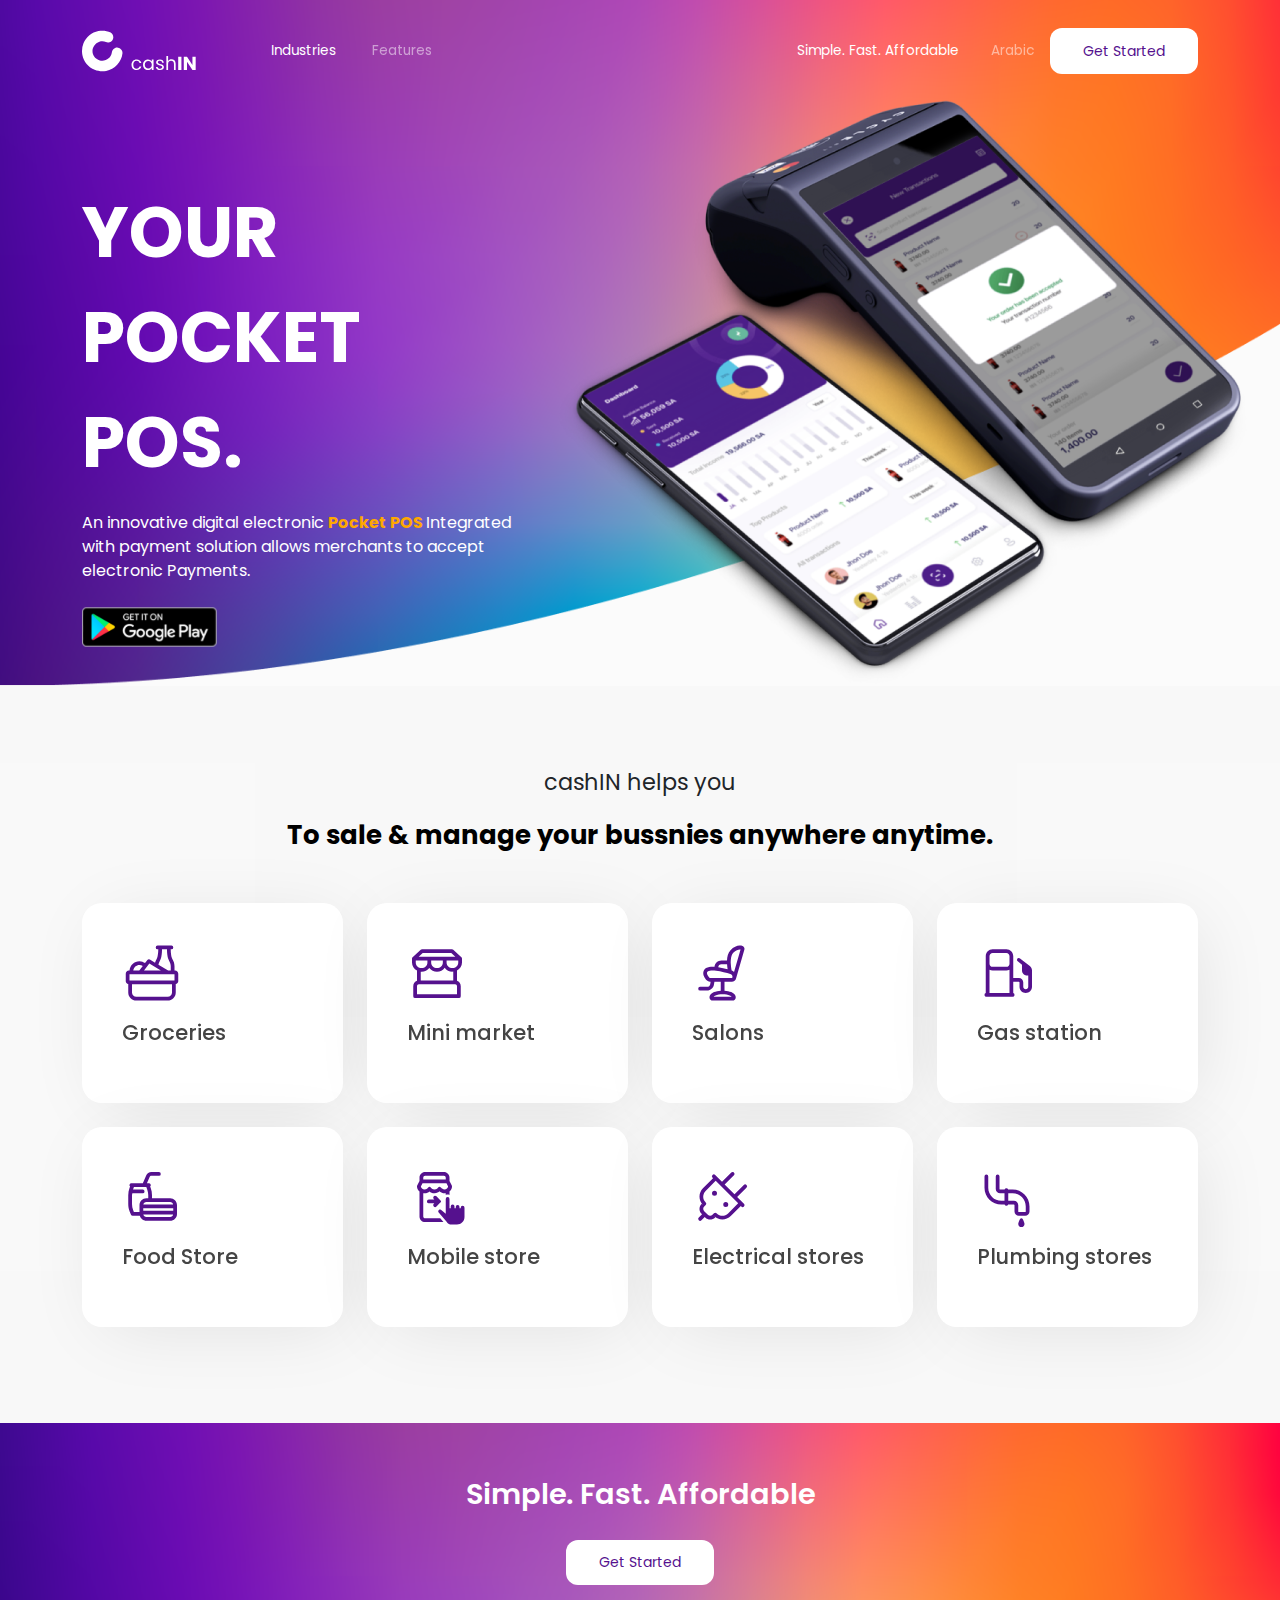
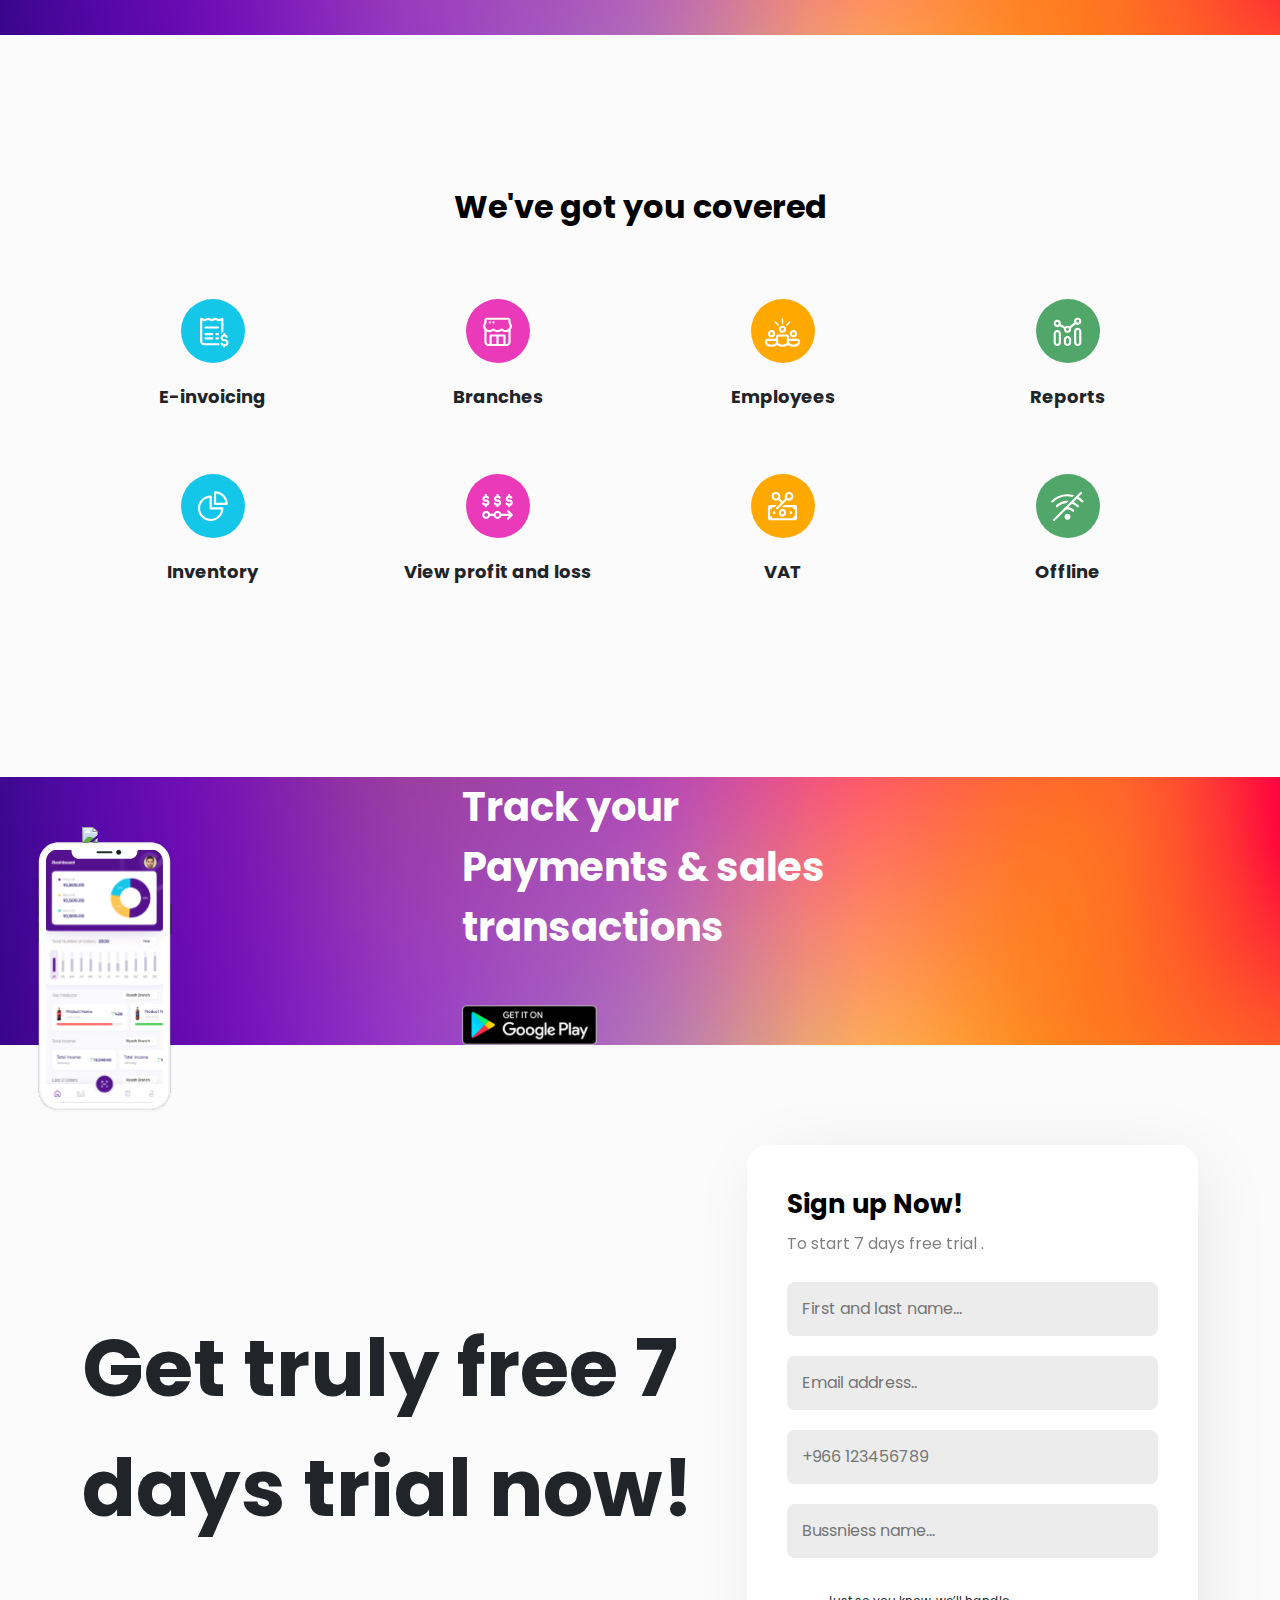
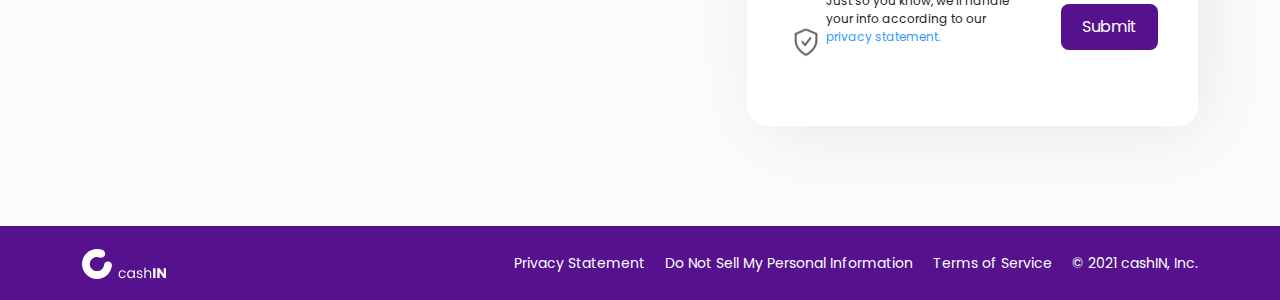
==== index.html @ b3aafed7 "changes #3" ====
<!doctype html>
<html lang="en">

<head>
  <meta charset="utf-8">
  <meta name="viewport" content="width=device-width, initial-scale=1">
  <link rel="stylesheet" href="css/bootstrap.min.css">
  <link href="css/style.css" rel="stylesheet" />
  <title>Cashin</title>
</head>

<body style="background-color: rgb(245 245 245 / 40%);">
  <header style="    position: absolute;
  width: 100%;">
    <nav class="navbar navbar-expand-lg navbar-light py-3">
      <div class="container d-flex ">
        <a class="navbar-brand" href="#">
          <svg width="115" height="60" viewBox="0 0 85 30" fill="none" xmlns="http://www.w3.org/2000/svg">
            <path
              d="M15 30.0008C13.065 30.001 11.1483 29.6275 9.35499 28.9008C7.04207 27.9633 5.00001 26.4629 3.4143 24.5358C1.82859 22.6087 0.749474 20.3159 0.274986 17.8658C-0.278842 15.009 0.00773311 12.0529 1.09999 9.35575C2.0374 7.04284 3.53782 5.00078 5.46495 3.41507C7.39208 1.82936 9.68485 0.750243 12.135 0.275754C15.1896 -0.317528 18.3531 0.0517906 21.189 1.33275C21.6576 1.64207 22.0603 2.04107 22.374 2.50675C22.8899 3.22985 23.1599 4.0996 23.144 4.98775V5.02075C23.105 5.64807 22.9165 6.25696 22.5943 6.79658C22.272 7.3362 21.8253 7.7909 21.2915 8.12269C20.7577 8.45449 20.1522 8.65377 19.5257 8.70388C18.8992 8.75399 18.2698 8.65348 17.69 8.41075C16.1508 7.78342 14.4406 7.71435 12.8559 8.21552C11.2711 8.71668 9.9116 9.75649 9.01299 11.1548C8.20218 12.2299 7.76026 13.5382 7.75299 14.8848C7.7481 16.2813 8.13772 17.6509 8.87699 18.8358C9.34993 19.6141 9.97631 20.2881 10.718 20.8168C11.467 21.353 12.3151 21.7351 13.213 21.9408C13.7377 22.0618 14.2745 22.1229 14.813 22.1228H15C16.7127 22.1227 18.368 21.5053 19.6625 20.3839C20.9569 19.2624 21.8039 17.712 22.048 16.0168C22.1184 15.5228 22.2712 15.0442 22.5 14.6008C22.7155 14.1802 23.0032 13.8008 23.35 13.4798C23.6919 13.163 24.0896 12.9124 24.523 12.7408C24.9742 12.5629 25.455 12.4723 25.94 12.4738C26.1199 12.474 26.2996 12.4857 26.478 12.5088C27.1575 12.5916 27.8031 12.8525 28.3492 13.2652C28.8954 13.6779 29.3228 14.2277 29.588 14.8588C29.7434 15.2272 29.8445 15.6163 29.888 16.0138C29.8866 16.1932 29.8726 16.3723 29.846 16.5498C29.867 16.4188 29.885 16.2838 29.9 16.1498C29.9185 16.3747 29.9185 16.6008 29.9 16.8258C29.5175 19.9714 28.1475 22.9147 25.9868 25.2327C23.8261 27.5506 20.9861 29.1237 17.875 29.7258C16.9276 29.909 15.9649 30.0011 15 30.0008Z"
              fill="white" />
            <path
              d="M36.602 25.1507C36.602 27.5867 38.156 29.1267 40.34 29.1267C42.244 29.1267 43.49 28.0627 43.882 26.5367H42.51C42.23 27.5027 41.474 28.0487 40.34 28.0487C38.94 28.0487 37.904 27.0547 37.904 25.1507C37.904 23.2747 38.94 22.2807 40.34 22.2807C41.474 22.2807 42.244 22.8687 42.51 23.7927H43.882C43.49 22.1827 42.244 21.2027 40.34 21.2027C38.156 21.2027 36.602 22.7427 36.602 25.1507ZM45.1059 25.1367C45.1059 27.5167 46.6879 29.1267 48.7319 29.1267C50.1459 29.1267 51.1399 28.3987 51.6019 27.5727V29.0007H52.8899V21.3287H51.6019V22.7287C51.1539 21.9307 50.1739 21.2027 48.7459 21.2027C46.6879 21.2027 45.1059 22.7427 45.1059 25.1367ZM51.6019 25.1507C51.6019 26.9567 50.3979 28.0067 48.9979 28.0067C47.5979 28.0067 46.4079 26.9427 46.4079 25.1367C46.4079 23.3307 47.5979 22.3087 48.9979 22.3087C50.3979 22.3087 51.6019 23.3727 51.6019 25.1507ZM60.5588 26.9147C60.5028 24.1707 56.0508 25.1647 56.0508 23.3447C56.0508 22.7287 56.6108 22.2807 57.5488 22.2807C58.5708 22.2807 59.1588 22.8407 59.2148 23.6107H60.4888C60.4048 22.1127 59.2848 21.2027 57.5908 21.2027C55.8828 21.2027 54.7768 22.1687 54.7768 23.3447C54.7768 26.2007 59.3128 25.2067 59.3128 26.9147C59.3128 27.5447 58.7528 28.0487 57.7448 28.0487C56.6668 28.0487 56.0088 27.4887 55.9388 26.7467H54.6228C54.7068 28.1467 55.9668 29.1267 57.7588 29.1267C59.4528 29.1267 60.5588 28.1747 60.5588 26.9147ZM62.3573 29.0007H63.6313V24.7587C63.6313 23.1067 64.5273 22.2947 65.8293 22.2947C67.1173 22.2947 67.9713 23.0927 67.9713 24.6607V29.0007H69.2313V24.4787C69.2313 22.2807 67.8733 21.1887 66.1653 21.1887C65.0873 21.1887 64.1353 21.6227 63.6313 22.4347V18.6407H62.3573V29.0007ZM71.1024 29.0007H73.4964V19.1727H71.1024V29.0007ZM81.6293 19.1727V25.2627L77.6253 19.1727H75.2313V29.0007H77.6253V22.9387L81.6293 29.0007H84.0233V19.1727H81.6293Z"
              fill="white" />
          </svg>

        </a>
        <button class="navbar-toggler" type="button" data-bs-toggle="collapse" data-bs-target="#navbarSupportedContent"
          aria-controls="navbarSupportedContent" aria-expanded="false" aria-label="Toggle navigation">
          <span class="navbar-toggler-icon"></span>
        </button>
        <div class="collapse navbar-collapse nav-collaps" id="navbarSupportedContent">
          <ul class="navbar-nav mb-2 mb-lg-0 nav-ul" style="margin-left: 50px;">
            <li class="nav-item" style="padding-right: 20px;">
              <a class="nav-link active" aria-current="page" href="#industries">Industries</a>
            </li>
            <li class="nav-item">
              <a class="nav-link" href="#features">Features</a>
            </li>
          </ul>
          <div class="d-flex align-items-center ms-auto form-btn ">

            <p class="nav-link active" style="margin: 0;color: #fff;white-space: nowrap;">Simple. Fast. Affordable</p>
            <a href="ar.html" class="nav-link" href="#">Arabic</a>
            <a href="https://play.google.com/store/apps/details?id=com.cashin.cashin&hl=en_US" target="__black"
              class="btn started-btn " type="submit">Get Started</a>
          </div>
        </div>
      </div>
    </nav>
  </header>

  <main>
    <section class="bg-rectangle">

      <div class="container d-flex justify-content-between">
        <div class="row" style="padding-top: 100px;">
          <div class="col-lg-5 title-size-mob" style="margin-top:80px;color: white;">
            <p style=" font-size: 4.375rem;" class="title-size-mob">
              <span style="text-transform: uppercase; font-weight: bold;">Your <br> pocket POS.</span>
            </p>
            <p class="parag-size-mob mb-4">
              An innovative digital electronic <span style="color: #FFA800; font-size: 16px;font-weight: 700;">Pocket
                POS
              </span>
              Integrated with
              payment solution allows merchants to accept electronic Payments.
            </p>
            <div class="d-flex form-btn">
              <div class="app__btn">
                <a href="https://play.google.com/store/apps/details?id=com.cashin.cashin&hl=en_US" target="__black">
                  <img class="w-100 h-100" src="./img/googleplay.svg" />
                </a>
              </div>
            </div>
          </div>
          <div class="col-lg-7 mobile-img" style="text-align: end;">
            <img src="./img/caschimg.png" class="image" />
          </div>
        </div>
      </div>

    </section>

    <!-- <div class="container d-flex align-self-center justify-content-between logoes">
      <div>
        <img src="./img/instacart.svg">
      </div>
      <div>
        <img src="./img/google.svg">
      </div>
      <div>
        <img src="./img/amazon.svg">
      </div>
      <div>
        <img src="./img/slack.svg">
      </div>
      <div>
        <img src="./img/shopify.svg">
      </div>
    </div> -->



    <section id="industries" style="background: rgb(245 245 245 / 40%);;
    padding: 5rem 0;">
      <div class="container ">
        <p class="text-center __helps" style="font-size: 1.4rem;font-weight: 400;">cashIN helps you

        </p>
        <p class="why-txt mb-5" style="font-weight: 700;">To sale & manage your bussnies anywhere anytime.</p>
        <div class="cat-wrap w-100" style="
        height: 27.5rem;
    ">
          <div class="row">
            <div class="col-md-3 mb-4">
              <div class="cat-col" data-aos="fade-up-right">
                <div class="cat-item">
                  <div class="card-theme">
                    <div class="front-theme face-theme">
                      <img src="img/icons/cat/cat-1.svg" />
                      <h3>Groceries
                      </h3>
                    </div>
                  </div>
                </div>
                <!--End cat-item-->
              </div>
            </div>
            <div class="col-md-3 mb-4">
              <div class="cat-col" data-aos="fade-up-right">
                <div class="cat-item">
                  <div class="card-theme">
                    <div class="front-theme face-theme">
                      <img src="img/icons/cat/cat-2.svg" />
                      <h3>Mini market
                      </h3>
                    </div>
                  </div>
                </div>
                <!--End cat-item-->
              </div>
            </div>
            <div class="col-md-3 mb-4">
              <div class="cat-col" data-aos="fade-up-right">
                <div class="cat-item">
                  <div class="card-theme">
                    <div class="front-theme face-theme">
                      <img src="img/icons/cat/cat-3.svg" />
                      <h3>Salons
                      </h3>
                    </div>
                  </div>
                </div>
                <!--End cat-item-->
              </div>
            </div>
            <div class="col-md-3 mb-4">
              <div class="cat-col" data-aos="fade-up-right">
                <div class="cat-item">
                  <div class="card-theme">
                    <div class="front-theme face-theme">
                      <img src="img/icons/cat/cat-4.svg" />
                      <h3>Gas station

                      </h3>
                    </div>
                  </div>
                </div>
                <!--End cat-item-->
              </div>
            </div>
            <div class="col-md-3 mb-4">
              <div class="cat-col" data-aos="fade-up-right">
                <div class="cat-item">
                  <div class="card-theme">
                    <div class="front-theme face-theme">
                      <img src="img/icons/cat/cat-5.svg" />
                      <h3>Food Store

                      </h3>
                    </div>
                  </div>
                </div>
                <!--End cat-item-->
              </div>
            </div>
            <div class="col-md-3 mb-4">
              <div class="cat-col" data-aos="fade-up-right">
                <div class="cat-item">
                  <div class="card-theme">
                    <div class="front-theme face-theme">
                      <img src="img/icons/cat/cat-6.svg" />
                      <h3>Mobile store

                      </h3>
                    </div>
                  </div>
                </div>
                <!--End cat-item-->
              </div>
            </div>
            <div class="col-md-3 mb-4">
              <div class="cat-col" data-aos="fade-up-right">
                <div class="cat-item">
                  <div class="card-theme">
                    <div class="front-theme face-theme">
                      <img src="img/icons/cat/cat-7.svg" />
                      <h3>Electrical stores

                      </h3>
                    </div>
                  </div>
                </div>
                <!--End cat-item-->
              </div>
            </div>
            <div class="col-md-3 mb-4">
              <div class="cat-col" data-aos="fade-up-right">
                <div class="cat-item">
                  <div class="card-theme">
                    <div class="front-theme face-theme">
                      <img src="img/icons/cat/cat-8.svg" />
                      <h3>Plumbing stores

                      </h3>
                    </div>
                  </div>
                </div>
                <!--End cat-item-->
              </div>
            </div>
          </div>

        </div>
      </div>
    </section>

    <div class="bg-green bg-grad w-100 d-flex align-items-center justify-content-center">
      <div class="d-flex flex-column justify-content-center align-items-baseline txt-div">
        <p style="color: #fff;font-weight: 600;" class="padding-txt m-0 __fast">Simple. Fast. Affordable</p>
        <div style="    align-self: center;" class="mt-4">
          <a href="https://play.google.com/store/apps/details?id=com.cashin.cashin&hl=en_US" target="__black"
            class="btn started-btn __get_start">Get
            Started</a>
        </div>
      </div>
    </div>

    <section id="features" style="margin: 8rem 0;" class="__icon_section">
      <div class="w-100 d-flex flex-column align-items-center justify-content-center">
        <p class="parag mb-5" style="font-weight: 700;font-size: 2rem;">We've got you covered</p>
        <div class="container">
          <div class="row justify-content-center">
            <div class="col-md-3 mb-5">
              <div class="d-flex flex-column align-items-center justify-content-center">
                <div class="" style="    border-radius: 4rem;
                padding: .9rem;
                display: flex;
                align-items: center;
                justify-content: center;
                background-color: #14c6e8;
                border: none;
                width: 4rem;
                height: 4rem;"><img src="img/icons/invoice.svg" width="45px"></div>
                <p class="title">E-invoicing </p>
              </div>
            </div>
            <div class="col-md-3 mb-5">
              <div class="d-flex flex-column align-items-center justify-content-center">
                <div class="" style="    border-radius: 4rem;
                padding: .9rem;
                display: flex;
                align-items: center;
                justify-content: center;
                background-color: #EA3ABA;
                border: none;
                width: 4rem;
                height: 4rem;"><img src="img/icons/branch.svg" width="45px"></div>
                <p class="title">Branches </p>
              </div>
            </div>
            <div class="col-md-3 mb-5">
              <div class="d-flex flex-column align-items-center justify-content-center">
                <div class="" style="    border-radius: 4rem;
                padding: .9rem;
                display: flex;
                align-items: center;
                justify-content: center;
                background-color: #FFA800;
                border: none;
                width: 4rem;
                height: 4rem;"><img src="img/icons/employee.svg" width="45px"></div>
                <p class="title">Employees</p>
              </div>
            </div>
            <div class="col-md-3 mb-5">
              <div class="d-flex flex-column align-items-center justify-content-center">
                <div class="" style="    border-radius: 4rem;
                padding: .9rem;
                display: flex;
                align-items: center;
                justify-content: center;
                background-color: #51A669;
                border: none;
                width: 4rem;
                height: 4rem;"><img src="img/icons/reports.svg" width="45px"></div>
                <p class="title">Reports </p>
              </div>
            </div>
            <div class="col-md-3 mb-5">
              <div class="d-flex flex-column align-items-center justify-content-center">
                <div class="" style="    border-radius: 4rem;
                padding: .9rem;
                display: flex;
                align-items: center;
                justify-content: center;
                background-color: #14c6e8;
                border: none;
                width: 4rem;
                height: 4rem;"><img src="img/icons/inverntory.svg" width="45px"></div>
                <p class="title">Inventory </p>
              </div>
            </div>
            <div class="col-md-3 mb-5">
              <div class="d-flex flex-column align-items-center justify-content-center">
                <div class="" style="    border-radius: 4rem;
                padding: .9rem;
                display: flex;
                align-items: center;
                justify-content: center;
                background-color: #EA3ABA;
                border: none;
                width: 4rem;
                height: 4rem;"><img src="img/icons/profit.svg" width="45px"></div>
                <p class="title">View profit and loss </p>
              </div>
            </div>
            <div class="col-md-3 mb-5">
              <div class="d-flex flex-column align-items-center justify-content-center">
                <div class="" style="    border-radius: 4rem;
                padding: .9rem;
                display: flex;
                align-items: center;
                justify-content: center;
                background-color: #FFA800;
                border: none;
                width: 4rem;
                height: 4rem;"><img src="img/icons/vat.svg" width="45px"></div>
                <p class="title">VAT </p>
              </div>
            </div>
            <div class="col-md-3 mb-5">
              <div class="d-flex flex-column align-items-center justify-content-center">
                <div class="" style="    border-radius: 4rem;
                padding: .9rem;
                display: flex;
                align-items: center;
                justify-content: center;
                background-color: #51A669;
                border: none;
                width: 4rem;
                height: 4rem;"><img src="img/icons/offline.svg" width="45px"></div>
                <p class="title">Offline </p>
              </div>
            </div>
          </div>
        </div>
      </div>
    </section>

    <section class="bg-gradiant">
      <div class="container position-relative" style="z-index: 1;">
        <div class="row align-self-baseline payment-div">
          <div class="col-lg-4 col-md-5 mobile-img">
            <img src="./img/home.svg" class="iphone" width="85%" style="z-index: 1000;">
          </div>
          <div class="col-lg-6 col-md-6 align-self-center payment-div">
            <p style="font-weight: bold;font-size:40px;color: #fff;" class="hosted-txt mb-0 __track">Track your</p>
            <p style="font-weight: bold;font-size:40px;color: #fff;" class="hosted-txt mar-40 mb-5 __payment">Payments &
              sales
              transactions</p>
            <div class="d-flex form-btn social-btn">
              <div class="app__btn">
                <a href="https://play.google.com/store/apps/details?id=com.cashin.cashin&hl=en_US" target="__black">
                  <img class="w-100 h-100" src="./img/googleplay.svg" />
                </a>
              </div>
            </div>
          </div>
        </div>
        <img src="./img/iPhone 11 Pro.svg" class="iphone mobile-img" style="    position: absolute;
        top: 5%;
        left: -3%;
        z-index: -1;
        width: 12%;">
      </div>
    </section>
    <section class="contact">
      <div class="container">
        <div class="row align-items-center">
          <div class="col-lg-7 mobile-img">
            <!-- <img src="./img/socialImg.png" class="image" width="100%"> -->
            <!-- <p style="    font-size: 2.5rem;
            font-weight: 500;
            color: #444;">Create your truly free <span style="color: #55118e;">cashIN</span>  account today.</p> 
            <p style="font-size: 3rem;font-weight: 700;">And get 7 days trial for free.</p> -->
            <p style="font-size: 5rem;font-weight: 700;">Get truly free 7 days trial now! </p>
          </div>
          <div class="col-lg-5">
            <div class="" style="box-shadow: 10px 9px 76px -12px rgb(0 0 0 / 10%);
            -webkit-box-shadow: 10px 9px 76px -12px rgb(0 0 0 / 10%);
            -moz-box-shadow: 10px 9px 76px -12px rgba(0, 0, 0, 0.1);
            background: #fff;
            padding: 40px;
            overflow: hidden;
            border-radius: 20px">
              <p style="font-size: 26px; font-weight: bold;color: #000;    margin-bottom: .5rem !important;"
                class="hosted-txt">Sign up Now!</p>
              <p style="font-size: 16px; color: #000; opacity: 0.5;" class="padding-txt">To start 7 days free trial .
              </p>
              <div class="d-flex flex-column">
                <input placeholder="First and last name..." type="text">
                <input placeholder="Email address.." type="email">
                <input placeholder="+966 123456789" type="number">
                <input placeholder="Bussniess name..." type="text">
                <div class="d-flex align-items-center __submit_contact my-4">
                  <div class="d-flex align-items-center privacy-div">
                    <img src="./img/privacy.svg" style="align-self: end;">
                    <p style="font-size: 12px; padding-right: 50px;">Just so you know, we’ll handle your info according
                      to
                      our <span style="color: #3699FF;">privacy statement.</span> </p>
                  </div>
                  <div>
                    <button class="btn submit-btn-purple " type="submit">Submit</button>
                  </div>
                </div>
              </div>
            </div>
          </div>
        </div>
      </div>
    </section>
  </main>
  <!-- Footer -->
  <section>
    <nav class="navbar navbar-expand-lg navbar-light py-3 bg-purple ">
      <div class="container d-flex col-nav ">
        <a class="navbar-brand logo-footer" href="#">
          <svg width="85" height="30" viewBox="0 0 85 30" fill="none" xmlns="http://www.w3.org/2000/svg">
            <path
              d="M15 30.0008C13.065 30.001 11.1483 29.6275 9.35499 28.9008C7.04207 27.9633 5.00001 26.4629 3.4143 24.5358C1.82859 22.6087 0.749474 20.3159 0.274986 17.8658C-0.278842 15.009 0.00773311 12.0529 1.09999 9.35575C2.0374 7.04284 3.53782 5.00078 5.46495 3.41507C7.39208 1.82936 9.68485 0.750243 12.135 0.275754C15.1896 -0.317528 18.3531 0.0517906 21.189 1.33275C21.6576 1.64207 22.0603 2.04107 22.374 2.50675C22.8899 3.22985 23.1599 4.0996 23.144 4.98775V5.02075C23.105 5.64807 22.9165 6.25696 22.5943 6.79658C22.272 7.3362 21.8253 7.7909 21.2915 8.12269C20.7577 8.45449 20.1522 8.65377 19.5257 8.70388C18.8992 8.75399 18.2698 8.65348 17.69 8.41075C16.1508 7.78342 14.4406 7.71435 12.8559 8.21552C11.2711 8.71668 9.9116 9.75649 9.01299 11.1548C8.20218 12.2299 7.76026 13.5382 7.75299 14.8848C7.7481 16.2813 8.13772 17.6509 8.87699 18.8358C9.34993 19.6141 9.97631 20.2881 10.718 20.8168C11.467 21.353 12.3151 21.7351 13.213 21.9408C13.7377 22.0618 14.2745 22.1229 14.813 22.1228H15C16.7127 22.1227 18.368 21.5053 19.6625 20.3839C20.9569 19.2624 21.8039 17.712 22.048 16.0168C22.1184 15.5228 22.2712 15.0442 22.5 14.6008C22.7155 14.1802 23.0032 13.8008 23.35 13.4798C23.6919 13.163 24.0896 12.9124 24.523 12.7408C24.9742 12.5629 25.455 12.4723 25.94 12.4738C26.1199 12.474 26.2996 12.4857 26.478 12.5088C27.1575 12.5916 27.8031 12.8525 28.3492 13.2652C28.8954 13.6779 29.3228 14.2277 29.588 14.8588C29.7434 15.2272 29.8445 15.6163 29.888 16.0138C29.8866 16.1932 29.8726 16.3723 29.846 16.5498C29.867 16.4188 29.885 16.2838 29.9 16.1498C29.9185 16.3747 29.9185 16.6008 29.9 16.8258C29.5175 19.9714 28.1475 22.9147 25.9868 25.2327C23.8261 27.5506 20.9861 29.1237 17.875 29.7258C16.9276 29.909 15.9649 30.0011 15 30.0008Z"
              fill="white" />
            <path
              d="M36.602 25.151C36.602 27.587 38.156 29.127 40.34 29.127C42.244 29.127 43.49 28.063 43.882 26.537H42.51C42.23 27.503 41.474 28.049 40.34 28.049C38.94 28.049 37.904 27.055 37.904 25.151C37.904 23.275 38.94 22.281 40.34 22.281C41.474 22.281 42.244 22.869 42.51 23.793H43.882C43.49 22.183 42.244 21.203 40.34 21.203C38.156 21.203 36.602 22.743 36.602 25.151ZM45.1059 25.137C45.1059 27.517 46.6879 29.127 48.7319 29.127C50.1459 29.127 51.1399 28.399 51.6019 27.573V29.001H52.8899V21.329H51.6019V22.729C51.1539 21.931 50.1739 21.203 48.7459 21.203C46.6879 21.203 45.1059 22.743 45.1059 25.137ZM51.6019 25.151C51.6019 26.957 50.3979 28.007 48.9979 28.007C47.5979 28.007 46.4079 26.943 46.4079 25.137C46.4079 23.331 47.5979 22.309 48.9979 22.309C50.3979 22.309 51.6019 23.373 51.6019 25.151ZM60.5588 26.915C60.5028 24.171 56.0508 25.165 56.0508 23.345C56.0508 22.729 56.6108 22.281 57.5488 22.281C58.5708 22.281 59.1588 22.841 59.2148 23.611H60.4888C60.4048 22.113 59.2848 21.203 57.5908 21.203C55.8828 21.203 54.7768 22.169 54.7768 23.345C54.7768 26.201 59.3128 25.207 59.3128 26.915C59.3128 27.545 58.7528 28.049 57.7448 28.049C56.6668 28.049 56.0088 27.489 55.9388 26.747H54.6228C54.7068 28.147 55.9668 29.127 57.7588 29.127C59.4528 29.127 60.5588 28.175 60.5588 26.915ZM62.3573 29.001H63.6313V24.759C63.6313 23.107 64.5273 22.295 65.8293 22.295C67.1173 22.295 67.9713 23.093 67.9713 24.661V29.001H69.2313V24.479C69.2313 22.281 67.8733 21.189 66.1653 21.189C65.0873 21.189 64.1353 21.623 63.6313 22.435V18.641H62.3573V29.001ZM71.1024 29.001H73.4964V19.173H71.1024V29.001ZM81.6293 19.173V25.263L77.6253 19.173H75.2313V29.001H77.6253V22.939L81.6293 29.001H84.0233V19.173H81.6293Z"
              fill="white" />
          </svg>

        </a>
        <form class="d-flex ms-auto form-btn tablet-btn">
          <ul class="navbar-nav mb-2 mb-lg-0 ul-footer" style="margin-left: 50px;">
            <li>
              <a class=" footer-item" aria-current="page" href="#">Privacy Statement</a>
            </li>
            <li>
              <a class=" footer-item" href="#">Do Not Sell My Personal Information </a>
            </li>
            <li>
              <a class=" footer-item" href="#"> Terms of Service</a>
            </li>
            <li>
              <a class=" footer-item" href="#">© 2021 cashIN, Inc.</a>
            </li>
          </ul>
        </form>
      </div>
    </nav>
  </section>

  <script src="js/bootstrap.bundle.min.js"></script>
  <script src="js/popper.min.js"></script>
</body>

</html>
---- css/style.css ----
@import url("https://fonts.googleapis.com/css2?family=Poppins:wght@400;500;600&display=swap");
* {
  font-family: "Poppins", sans-serif;
}
body {
  font-family: Poppins;
  overflow-x: hidden;
}
.__fit_cover {
  object-fit: cover;
}
.app__btn {
  width: 135px;
  height: 40px;
}
.navbar-collapse div:last-child {
  flex-direction: row;
}
.navbar-light .navbar-toggler {
  border-color: transparent !important;
}
.navbar-light .navbar-toggler-icon {
  background-image: url("data:image/svg+xml,%0A%3Csvg xmlns='http://www.w3.org/2000/svg' width='24' height='24' viewBox='0 0 24 24' fill='none' stroke='%23fff' stroke-width='2' stroke-linecap='round' stroke-linejoin='round' class='feather feather-align-right'%3E%3Cline x1='21' y1='10' x2='7' y2='10'%3E%3C/line%3E%3Cline x1='21' y1='6' x2='3' y2='6'%3E%3C/line%3E%3Cline x1='21' y1='14' x2='3' y2='14'%3E%3C/line%3E%3Cline x1='21' y1='18' x2='7' y2='18'%3E%3C/line%3E%3C/svg%3E");
}
.__icon_box {
  display: inline-block;
  width: 60px;
  height: 60px;
  line-height: 90px;
  font-size: 40px;
  padding: 0px;
  border-radius: 100%;
  color: #222222;
  -webkit-transition: all 0.3s ease-in-out;
  -moz-transition: all 0.3s ease-in-out;
  transition: all 0.3s ease-in-out;
}
.__description h3 {
  margin-bottom: 7px;
  color: #333162;
  -webkit-transition: all 0.3s ease-in-out;
  -moz-transition: all 0.3s ease-in-out;
  transition: all 0.3s ease-in-out;
  display: block;
  font-size: 1rem;
  line-height: 40px;
  font-weight: 700;
  text-align: center;
}
.__white {
  color: #fff !important;
  text-align: right !important;
}
.__font_12rem {
  font-size: 1.2rem !important;
}
.__fit_contain {
  object-fit: contain;
}
.bg-grad {
  background: url(../img/bg-g.png);
  background-size: cover;
  top: 0;
  left: 0;
  right: 0;
}
.bg-purple {
  background-color: #55118e;
}
.started-btn {
  border-radius: 12px;
  background-color: white;
  color: #55118e;
  font-size: 14px;
  padding: 0.7rem 2rem;
}
.started-btn:hover {
  color: #55118e !important;
}
.btn:hover {
  filter: brightness(0.9);
  color: #fff;
}
.btn:focus {
  box-shadow: none !important;
}
.btn-secondary {
  border-color: transparent !important;
  background-color: transparent !important;
}
.dropdown-menu {
  width: 140px;
  margin: auto;
}
.nav-link {
  opacity: 0.5 !important;
  color: #fff !important;
  font-size: 0.85rem;
}
.active {
  color: #fff !important;
  opacity: unset !important;
}
.bg-rectangle {
  background: url(../img/herobg.png) no-repeat;
  background-size: cover;
  top: 0;
  left: 0;
  right: 0;
  background-position: bottom;
}
.logoes {
  margin-top: 100px;
}
.bg-green {
  margin-top: 0;
  background-color: #55118e;
}
.started-btn-purple {
  background-color: #55118e;
  color: #fff;
  margin: 0 20px;
  border-radius: 12px;
  padding: 10px 20px 10px 20px;
}
.txt-div {
  padding-top: 50px;
  padding-bottom: 50px;
}
.parag {
  font-size: 26px;
  color: #000;
  font-weight: bold;
  text-align: center;
  padding: 20px 0 20px 0;
}
.title {
  font-weight: bold;
  font-size: 18px;
  padding-top: 20px;
}
.parag-2 {
  font-size: 16px;
  color: #000;
  opacity: 0.5;
  line-height: 24px;
  padding-right: 10px;
}
.why-txt {
  font-size: 26px;
  font-weight: bold;
  color: #000;
  text-align: center;
}
.started-btn-green {
  background-color: #51a669;
  color: #fff;
  border-radius: 12px;
  padding: 10px 20px 10px 20px;
}
.bg-gradiant {
  background: url(../img/bg-g.png);
  background-size: cover;
  top: 0;
  left: 0;
  right: 0;
  /* background: rgb(131, 58, 180);
  background: linear-gradient(
    90deg,
    rgba(131, 58, 180, 1) 0%,
    rgba(151, 29, 253, 1) 50%,
    rgba(255, 149, 0, 1) 100%
  ); */
}
.iphone {
  margin-top: 50px;
  margin-bottom: 40px;
}
.contact {
  margin: 100px 0 100px 0;
}
.submit-btn-purple {
  background-color: #55118e;
  color: #fff;
  border-radius: 8px;
  padding: 0 40px;
  font-size: 16px;
  padding: 10px 20px 10px 20px;
}
input {
  border-radius: 8px;
  background-color: #ececec;
  padding: 15px;
  margin: 10px 0;
  outline: none;
  border: none;
}
.footer-item {
  font-size: 14px;
  color: #fff;
  text-decoration: none;
  padding-left: 20px;
}
.footer-item:hover {
  color: #fff;
}
.__m_20 {
  margin: 0 20px;
}
.__ml_20 {
  margin-left: 20px;
}
.__fast {
  font-size: 1.8rem;
}

@media (max-width: 1024px) {
  .image {
    width: 100%;
  }
}
@media (max-width: 768px) {
  .mobile-img {
    display: none;
  }
  .bg-gradiant {
    margin-top: 0;
    background-position: bottom;
  }
  .logoes {
    flex-direction: column;
    align-items: center;
    margin-top: 50px;
  }
  .logoes div {
    margin-top: 50px;
  }
  .bg-rectangle {
    padding-bottom: 100px;
  }
  .container-div {
    flex-direction: column;
    justify-content: center;
    align-items: center;
    text-align: center;
  }
  .container-div div {
    margin-top: 20px;
  }
  .title-size-mob {
    font-size: 2.5rem !important;
    width: unset !important;
    text-align: center;
  }
  .parag-size-mob {
    font-size: 14px !important;
  }
  .contact-div {
    align-items: center;
    justify-content: center;
  }
  .contact-txt {
    font-size: 14px !important;
    text-align: center;
  }
  .form-btn {
    align-items: center;
    justify-content: center;
  }
  .why-txt {
    font-size: 25px;
    text-align: center;
  }
  .payment-div {
    align-items: center;
    justify-content: center;
    margin-bottom: 50px;
    text-align: center;
    margin-top: 50px;
  }
  .nav-collaps {
    align-items: center;
    justify-content: center;
    padding: 20px 0 20px 0;
  }
  .nav-ul {
    text-align: center;
    margin-left: unset !important;
  }
  .nav-ul li {
    padding: 0 !important;
  }
}
@media (max-width: 425px) {
  .__get_start {
    margin-top: 0 !important;
  }
  .__fast {
    font-size: 1.2rem;
  }
  .bg-rectangle {
    background-position: inherit;
  }
  .__helps {
    font-size: 1.2rem !important;
  }
  .__track {
    font-size: 1.5rem !important;
    margin-bottom: 0.5rem !important;
  }
  .__payment {
    font-size: 1.2rem !important;
    margin-bottom: 0.5rem !important;
  }
  .__icon_section {
    margin-top: 60rem;
  }
  .bg-gradiant {
    margin-top: 0 !important;
  }
  .navbar-collapse div:last-child {
    flex-direction: column;
  }
  .navbar-collapse div:last-child > div {
    margin-bottom: 0.5rem;
  }
  .btn {
    width: 100%;
  }
  .__submit_contact {
    flex-direction: column-reverse;
  }
  .__submit_contact div:last-child {
    margin-bottom: 1rem;
    display: block;
    width: 100%;
  }
  .bg-green {
    margin-top: 85rem;
  }
  .bg-green div > div {
    display: flex;
    width: 100%;
  }
  .navbar-toggler:focus {
    box-shadow: none !important;
  }
  .txt-div {
    flex-direction: column;
    align-items: center !important;
    justify-content: center !important;
  }
  .txt-div p {
    text-align: center;
    /* font-size: 14px; */
  }
  .txt-div button {
    margin-top: 1.2rem;
    font-size: 14px;
  }
  .why-txt {
    font-size: 20px;
  }
  .ul-footer {
    display: flex;
    flex-direction: column;
    /* align-items: center; */
    justify-content: center;
    /* text-align: center; */
    margin-left: 0px !important;
    margin: auto;
  }
  .ul-footer li {
    margin-top: 10px;
  }
  .ul-footer li a {
    font-size: 12px;
  }
  .logo-footer {
    align-self: flex-start;
    margin-bottom: 20px;
  }
  .__desc_mobile {
    font-size: 1rem !important;
    padding: 0 1rem;
  }
  /* .parag {
    font-size: 18px !important;
  } */
  .hosted-txt {
    /* font-size: 18px !important; */
    text-align: center;
    margin-bottom: 20px;
  }

  .mar-40 {
    margin-bottom: 40px;
  }
  .col-nav {
    display: flex;
    flex-direction: column;
    align-items: center;
    justify-content: center;
  }
  .form-btn {
    margin-left: 0% !important;
    align-self: flex-start;
  }
  .social-btn {
    flex-direction: column;
    align-items: center;
    justify-content: center;
    margin-top: 18px;
  }
  .social-btn div:last-child {
    margin-left: 0;
    margin-right: 0;
    margin-top: 10px;
  }
  .appstoreImg {
    margin-left: 0px;
    margin-top: 20px;
  }
  .contact {
    margin: 50px 0 50px 0;
  }
  input {
    font-size: 14px;
    padding: 10px;
  }
  .privacy-div p {
    padding-right: 0px !important;
  }
  .parag-2 {
    font-size: 14px;
    padding: 0px 20px 0 20px;
  }
  .started-btn-purple {
    padding: 10px 15px 10px 15px;
  }
  .submit-btn-purple {
    padding: 10px 15px 10px 15px;
  }
  .started-btn-green {
    padding: 10px 15px 10px 15px;
  }
  .padding-txt {
    padding-inline: 20px;
  }
  .m-0 {
    font-size: larger;
  }
  .footer-item {
    padding-left: 0px !important;
  }
}

/*Categories Section*/

.card-theme {
  padding: 0;
  width: 100%;
  height: 100%;
  position: relative;
  transform-style: preserve-3d;
}
.card-theme:hover .face-theme.front-theme {
  /* transform: perspective(500px) rotateY(180deg); */
}
.card-theme:hover .face-theme.back-theme {
  /* transform: perspective(500px) rotateY(360deg); */
}
.card-theme .face-theme {
  position: absolute;
  top: 0;
  left: 0;
  width: 100%;
  height: 100%;
  backface-visibility: hidden;
  transform-style: preserve-3d;
  transition: 0.7s ease-in-out;
  z-index: 1;
  transform: perspective(500px) rotateY(0deg);
}
.card-theme .face-theme.front-theme {
  box-shadow: 10px 9px 76px -12px rgba(0, 0, 0, 0.1);
  -webkit-box-shadow: 10px 9px 76px -12px rgba(0, 0, 0, 0.1);
  -moz-box-shadow: 10px 9px 76px -12px rgba(0, 0, 0, 0.1);
  background: #fff;
  padding: 40px;
  overflow: hidden;
  border-radius: 20px;
}
.card-theme .face-theme.front-theme img {
  height: 60px;
}
.card-theme .face-theme.front-theme h3 {
  color: #444;
  line-height: 40px;
  margin-top: 10px;
  font-size: 21px;
}
.card-theme .face-theme.front-theme:before {
  content: "";
  position: absolute;
  top: 40%;
  left: -2px;
  background: url(../images/cat-3-colored.png);
  width: 75%;
  height: 80%;
  background-size: cover;
  background-position: right;
  overflow: hidden;
  opacity: 0.3;
  display: none;
  z-index: -1;
}
.card-theme .face-theme.back-theme {
  border-radius: 20px;
  background: #33cbff;
  transform: perspective(500px) rotateY(180deg);
  padding: 50px;
  color: #fff;
}

.cat-wrap {
}
.cat-col {
  /* display: block;
	float: right;
	padding: 10px;
	width: 22%; */
}
.cat-col .cat-item {
  /* background: #fff; */
  height: 200px;
}

.cat-wrap .cat-col:nth-child(3) {
  display: block;
  width: 34%;
}
.cat-wrap .cat-col:nth-child(3) .cat-item {
  height: 420px;
}
.cat-wrap .cat-col:nth-child(6) {
  position: relative;
  top: -220px;
  float: right;
  width: 44%;
}

.cat-wrap .cat-col:nth-child(6) .cat-item {
  height: 200px;
}

.cat-wrap .cat-col:nth-child(2) .cat-item .card-theme .face-theme.front-theme {
  background: #33cbff;
}
.cat-wrap .cat-col:nth-child(3) .cat-item .card-theme .face-theme.front-theme {
  background: linear-gradient(to top right, #3bbdf3 0%, #4ce6d5 100%);
}

.cat-wrap .cat-col:nth-child(3) .card-theme .face-theme.front-theme::before {
  display: block;
}
.cat-wrap .cat-col:nth-child(4) .cat-item .card-theme .face-theme.front-theme {
  background: #6698ff;
}
.cat-wrap .cat-col:nth-child(4) .card-theme .face-theme.front-theme h3 {
  width: 80%;
  line-height: 25px;
}
.cat-wrap .cat-col:nth-child(5) .cat-item .card-theme .face-theme.front-theme {
}
.cat-wrap .cat-col:nth-child(5) .card-theme .face-theme.front-theme h3 {
  line-height: 25px;
}
.cat-wrap .cat-col:nth-child(6) .cat-item .card-theme .face-theme.front-theme {
  background: #6698ff;
  background: linear-gradient(to right, #5982f4 0%, #6698ff 100%);
}
.cat-wrap .cat-col:nth-child(6) .card-theme .face-theme.front-theme {
  /* padding: 60px 40px 40px; */
}

.cat-wrap .cat-col:nth-child(6) .card-theme .face-theme.front-theme:before {
  top: -20%;
  left: -10%;
  background: url(../images/cat-6-colored.png);
  width: 100%;
  height: 120%;
  background-size: cover;
  background-position: right;
  display: block;
  opacity: 0.5;
}
.cat-wrap .cat-col:nth-child(6) .card-theme .face-theme.front-theme img {
  /* float: right; */
  margin-top: 3px;
}
.cat-wrap .cat-col:nth-child(6) .card-theme .face-theme.front-theme h3 {
  /* float: right; */
  /* width: 120px; */
  margin: 0 10px 0 0;
  line-height: 30px;
}

@media (max-width: 991px) {
  .cat-col {
    width: 30%;
  }
  .cat-wrap .cat-col:nth-child(3) {
    width: 40%;
  }
  .cat-wrap .cat-col:nth-child(4) {
    width: 60%;
  }
  .cat-wrap .cat-col:nth-child(5) {
    width: 40%;
  }

  .cat-wrap .cat-col:nth-child(6) {
    width: 60%;
  }
}
@media (max-width: 767px) {
  .cat-col {
    float: none;
    width: 100%;
  }
  .cat-wrap .cat-col:nth-child(3) {
    width: 100%;
  }
  .cat-wrap .cat-col:nth-child(3) .cat-item {
    height: 200px;
  }
  .cat-wrap .cat-col:nth-child(4) {
    width: 100%;
  }
  .cat-wrap .cat-col:nth-child(5) {
    width: 100%;
  }

  .cat-wrap .cat-col:nth-child(6) {
    width: 100%;
    float: none;
    position: static;
  }
}
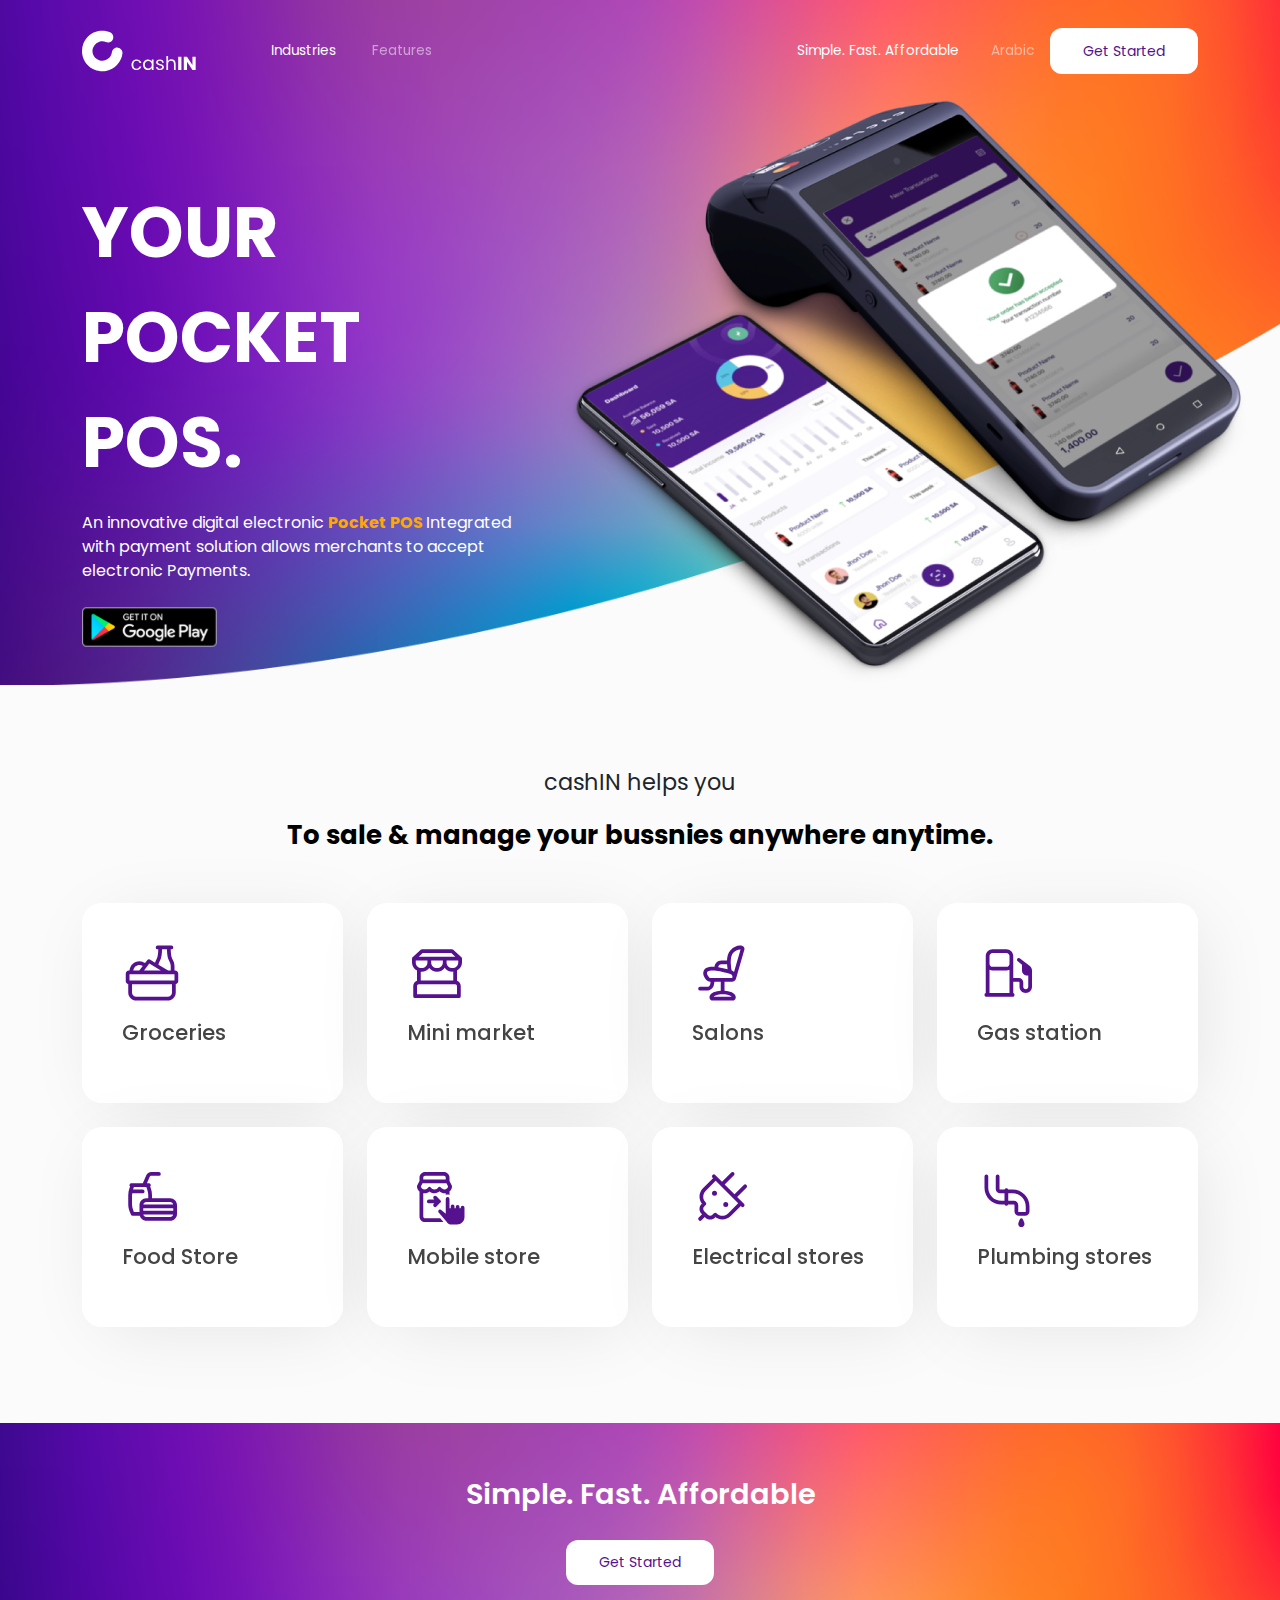
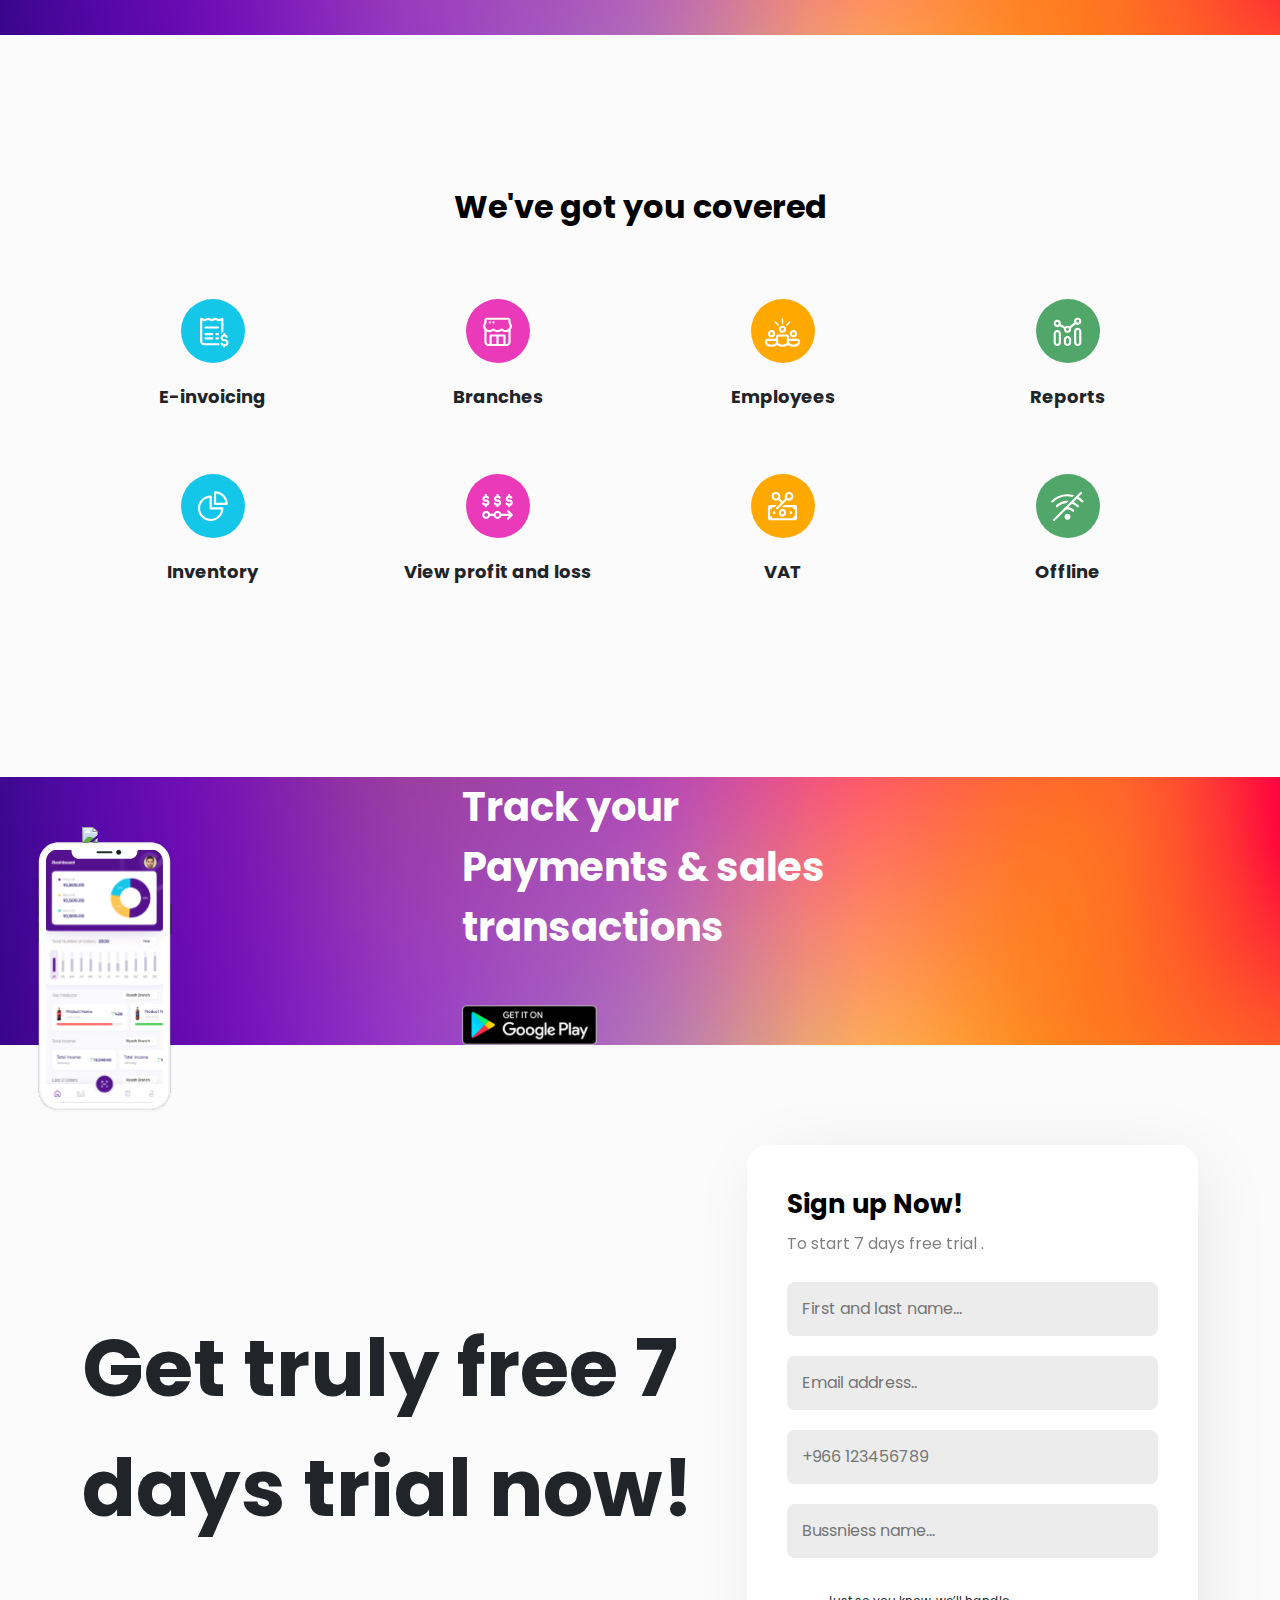
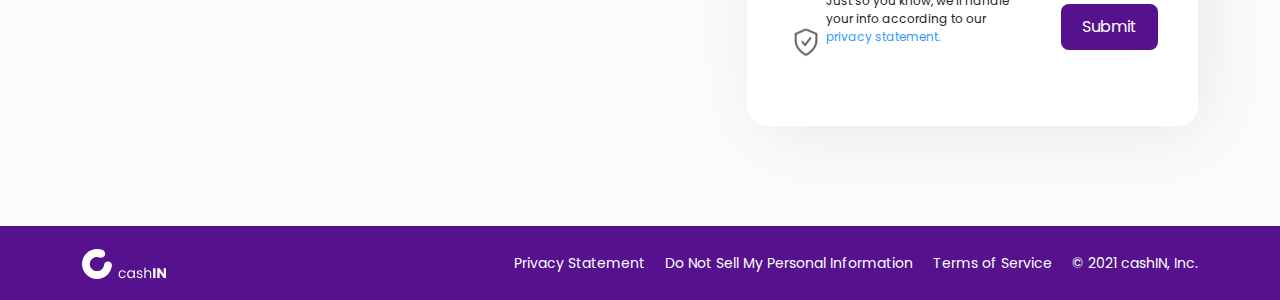
==== commit 83d173ef: "fix body background" ====
--- a/index.html
+++ b/index.html
@@ -9,7 +9,7 @@
   <title>Cashin</title>
 </head>
 
-<body style="background-color: rgb(245 245 245 / 40%);">
+<body>
   <header style="    position: absolute;
   width: 100%;">
     <nav class="navbar navbar-expand-lg navbar-light py-3">
@@ -41,7 +41,7 @@
           <div class="d-flex align-items-center ms-auto form-btn ">
 
             <p class="nav-link active" style="margin: 0;color: #fff;white-space: nowrap;">Simple. Fast. Affordable</p>
-            <a href="ar.html" class="nav-link" href="#">Arabic</a>
+            <a href="ar.html" class="nav-link">Arabic</a>
             <a href="https://play.google.com/store/apps/details?id=com.cashin.cashin&hl=en_US" target="__black"
               class="btn started-btn " type="submit">Get Started</a>
           </div>
@@ -102,7 +102,7 @@
 
 
 
-    <section id="industries" style="background: rgb(245 245 245 / 40%);;
+    <section id="industries" style="
     padding: 5rem 0;">
       <div class="container ">
         <p class="text-center __helps" style="font-size: 1.4rem;font-weight: 400;">cashIN helps you
@@ -479,6 +479,7 @@
 
   <script src="js/bootstrap.bundle.min.js"></script>
   <script src="js/popper.min.js"></script>
+  <script src="js/app.js"></script>
 </body>
 
 </html>--- a/css/style.css
+++ b/css/style.css
@@ -5,6 +5,11 @@
 body {
   font-family: Poppins;
   overflow-x: hidden;
+  background-color: rgb(245 245 245 / 40%);
+}
+nav,
+.collapse {
+  transition: all 300ms ease-out;
 }
 .__fit_cover {
   object-fit: cover;
@@ -445,6 +450,7 @@
     padding: 10px 15px 10px 15px;
   }
   .padding-txt {
+    text-align: center;
     padding-inline: 20px;
   }
   .m-0 {
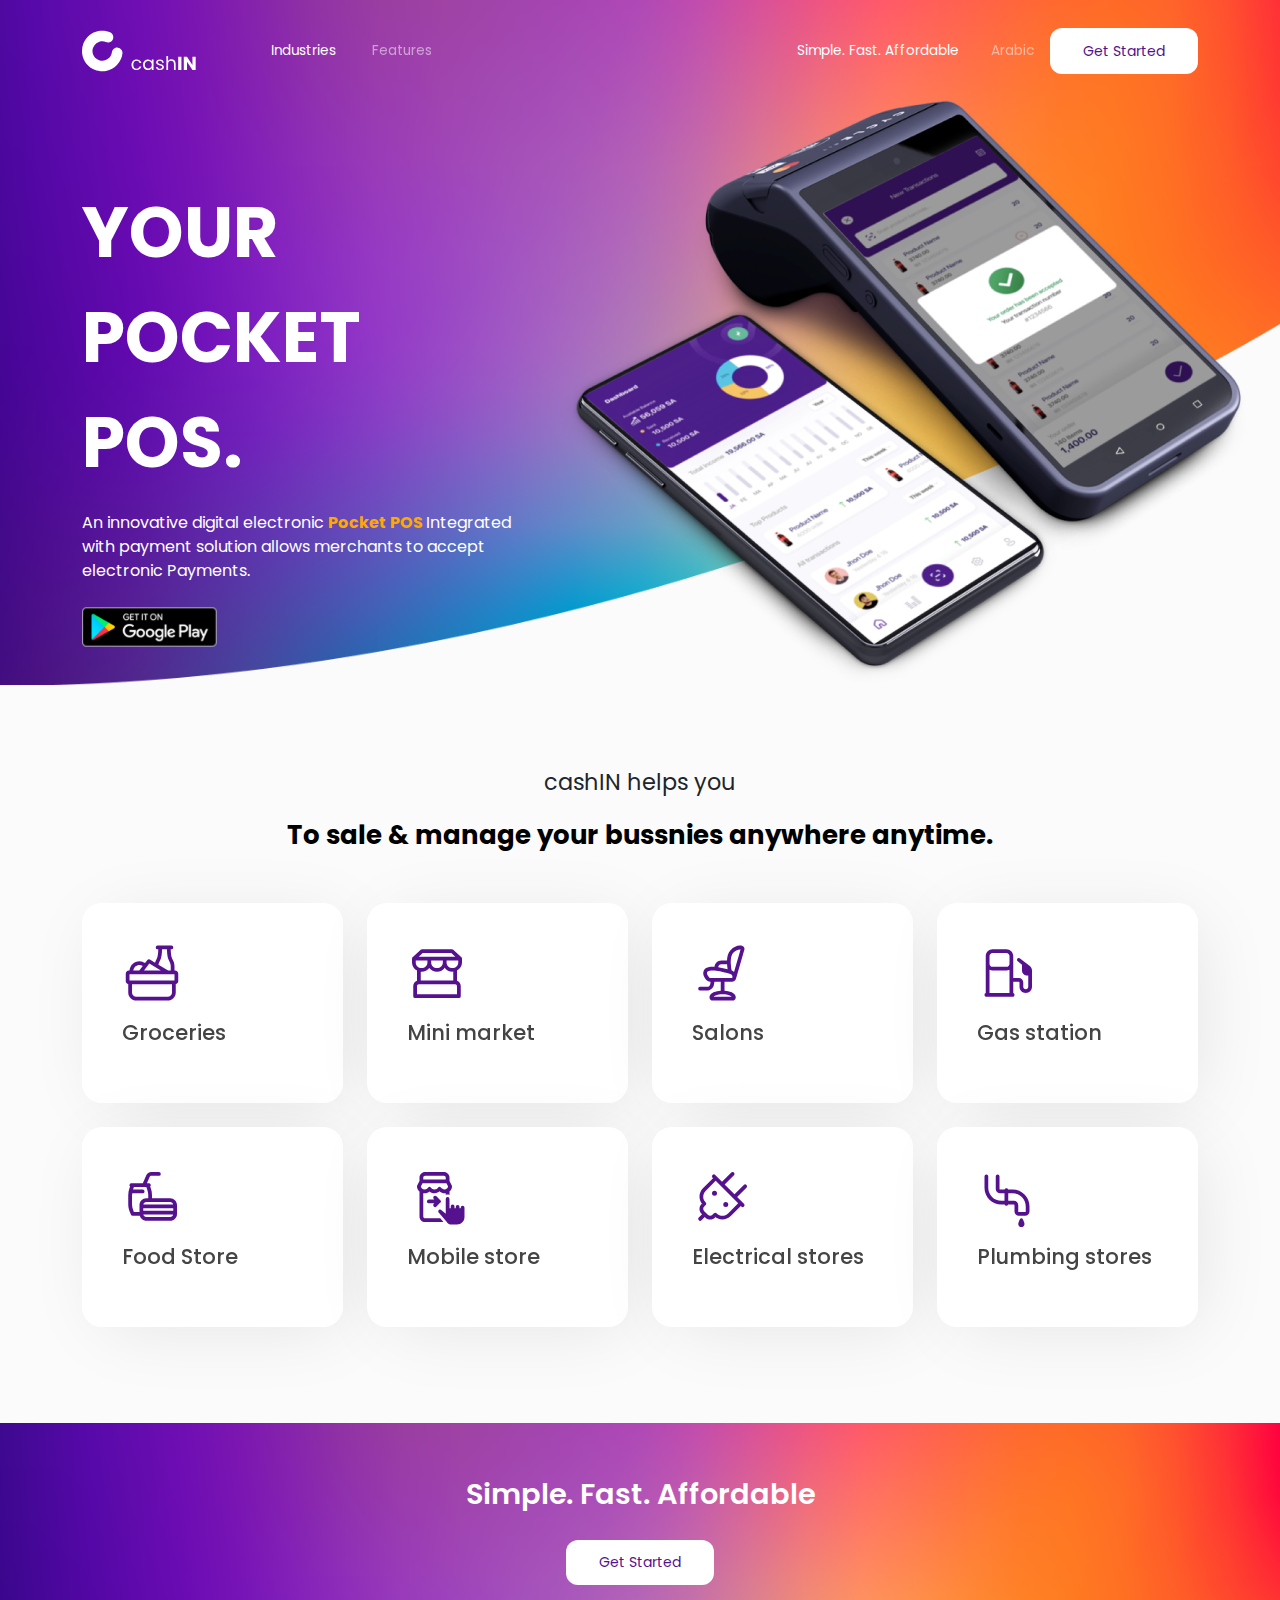
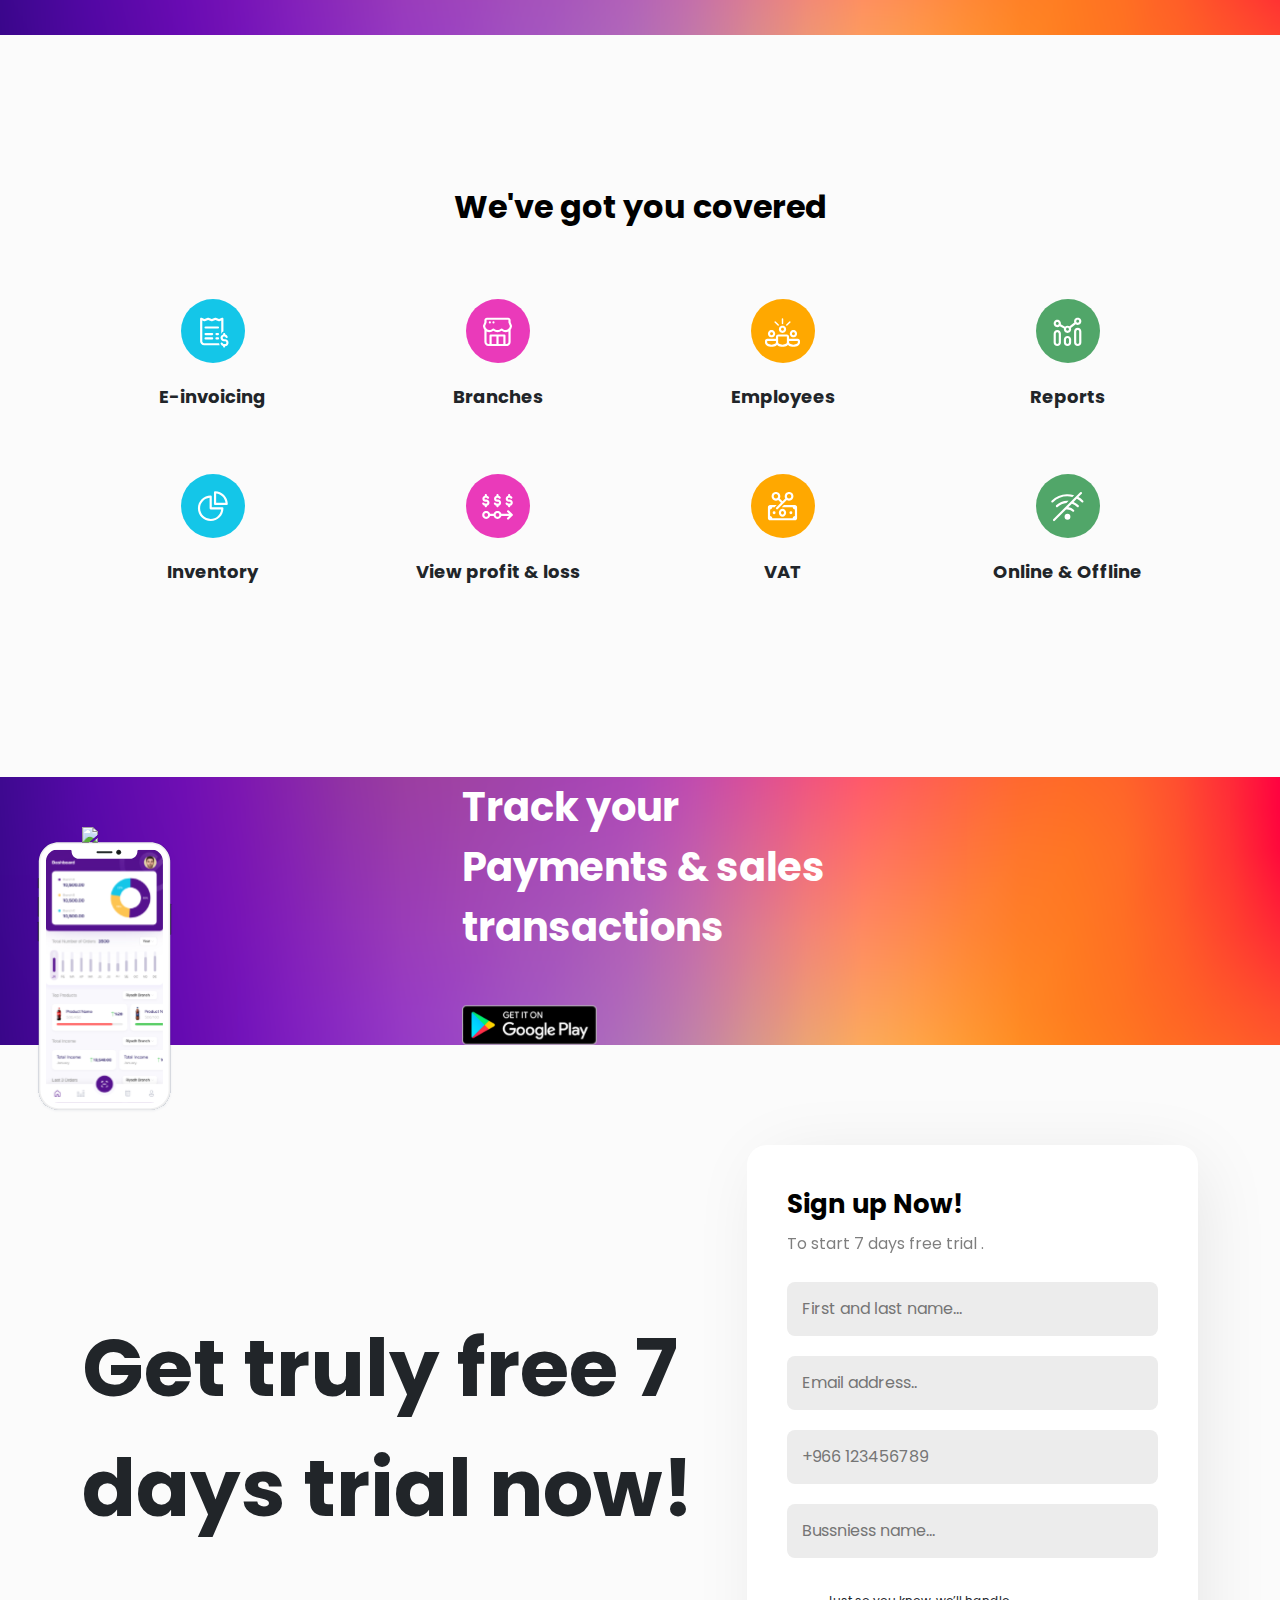
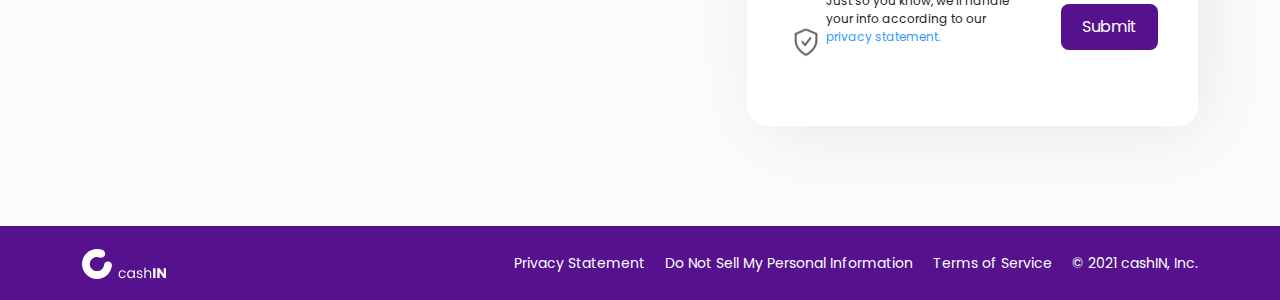
==== commit 61cf8a2b: "display hero section image in mobile" ====
--- a/index.html
+++ b/index.html
@@ -54,7 +54,7 @@
     <section class="bg-rectangle">
 
       <div class="container d-flex justify-content-between">
-        <div class="row" style="padding-top: 100px;">
+        <div class="row __mobile" style="padding-top: 100px;">
           <div class="col-lg-5 title-size-mob" style="margin-top:80px;color: white;">
             <p style=" font-size: 4.375rem;" class="title-size-mob">
               <span style="text-transform: uppercase; font-weight: bold;">Your <br> pocket POS.</span>
@@ -74,7 +74,7 @@
               </div>
             </div>
           </div>
-          <div class="col-lg-7 mobile-img" style="text-align: end;">
+          <div class="col-lg-7" style="text-align: end;">
             <img src="./img/caschimg.png" class="image" />
           </div>
         </div>
@@ -333,7 +333,7 @@
                 border: none;
                 width: 4rem;
                 height: 4rem;"><img src="img/icons/profit.svg" width="45px"></div>
-                <p class="title">View profit and loss </p>
+                <p class="title">View profit & loss </p>
               </div>
             </div>
             <div class="col-md-3 mb-5">
@@ -361,7 +361,7 @@
                 border: none;
                 width: 4rem;
                 height: 4rem;"><img src="img/icons/offline.svg" width="45px"></div>
-                <p class="title">Offline </p>
+                <p class="title">Online & Offline </p>
               </div>
             </div>
           </div>
--- a/css/style.css
+++ b/css/style.css
@@ -296,7 +296,13 @@
     padding: 0 !important;
   }
 }
-@media (max-width: 425px) {
+@media (max-width: 426px) {
+  .__mobile {
+    flex-direction: column-reverse;
+  }
+  .__mobile div:last-child > img {
+    padding-top: 4rem;
+  }
   .__get_start {
     margin-top: 0 !important;
   }
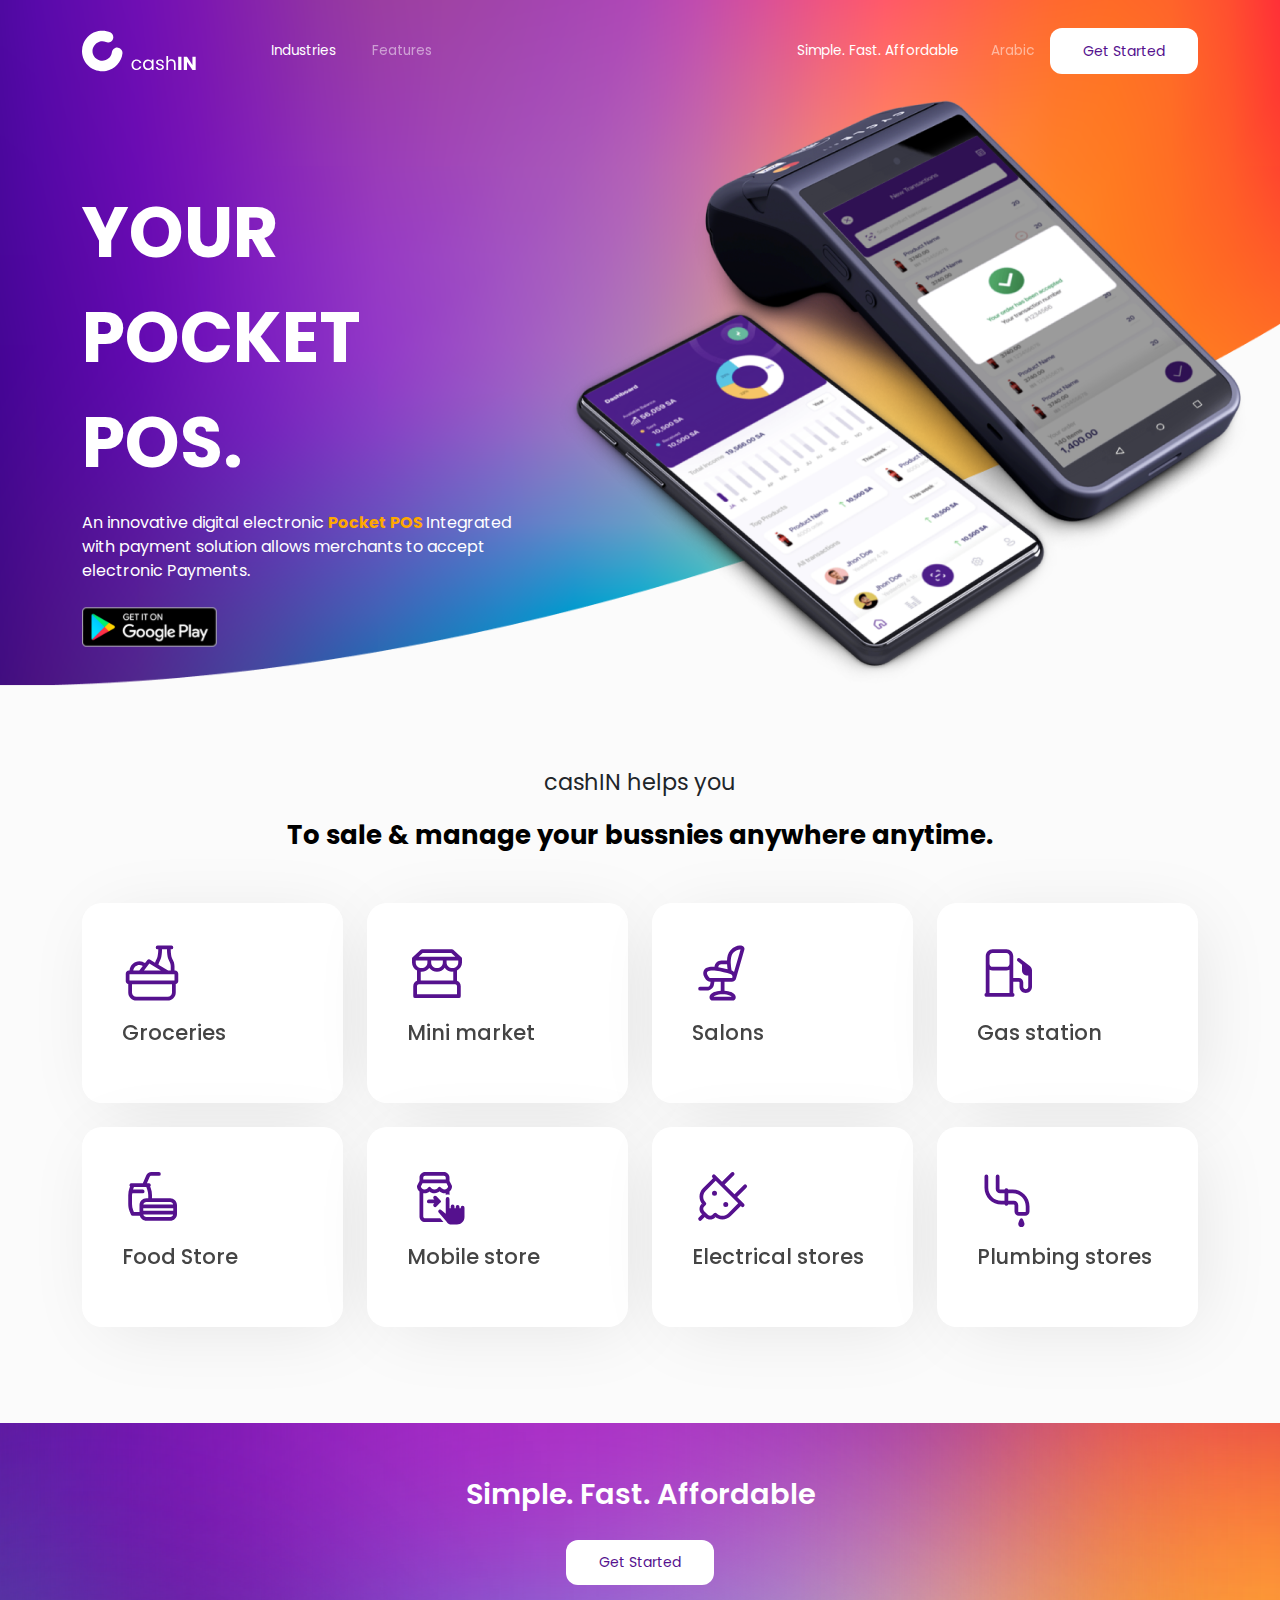
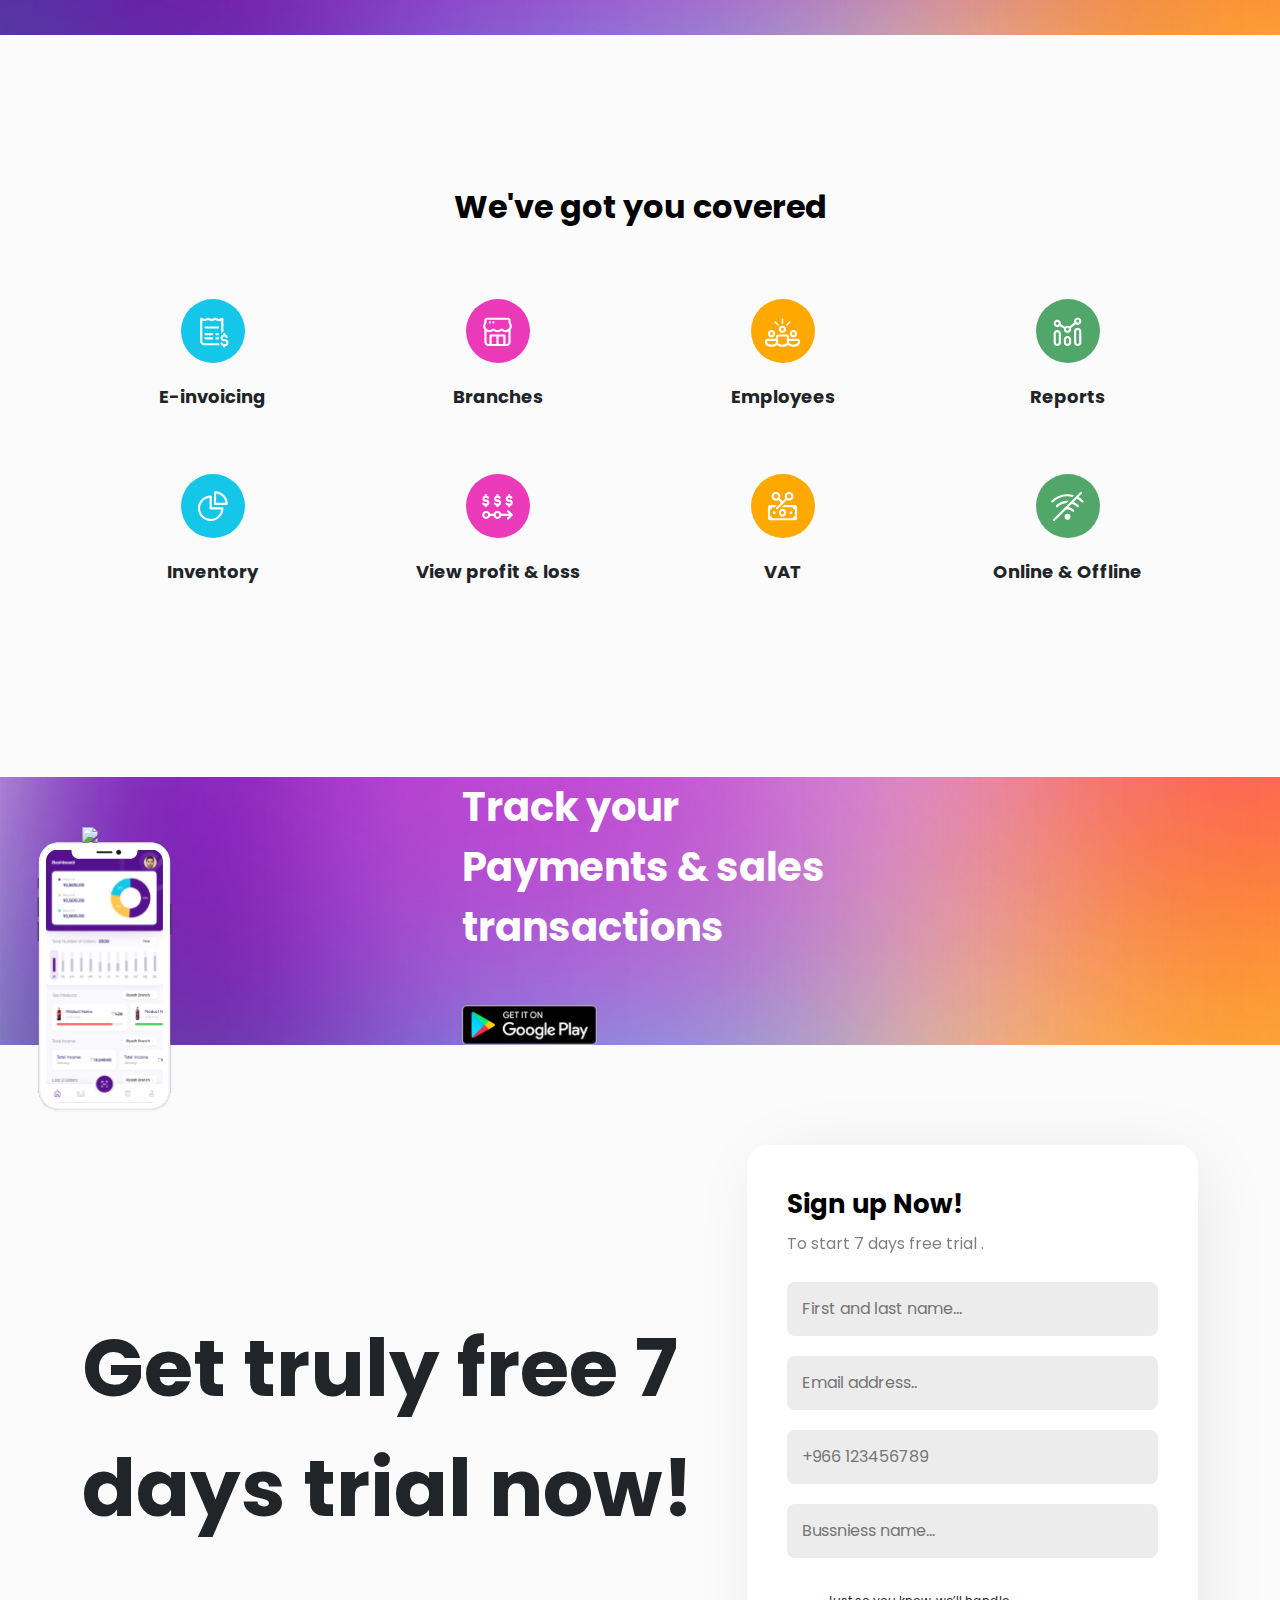
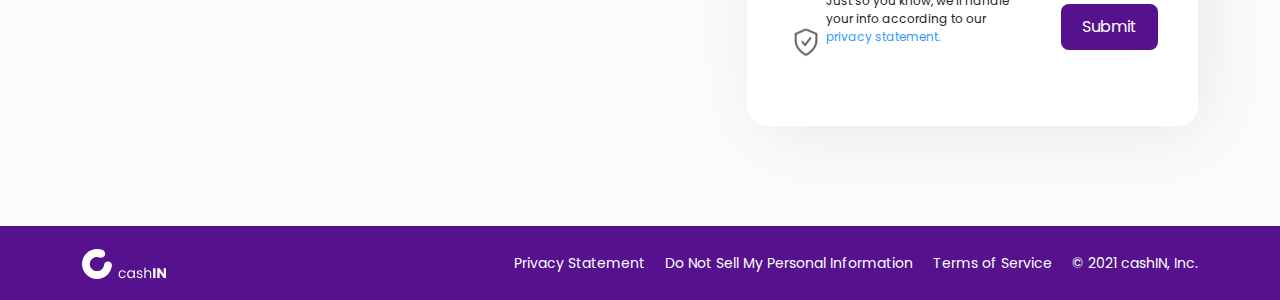
==== commit 4acfe63d: "changes" ====
--- a/index.html
+++ b/index.html
@@ -4,8 +4,8 @@
 <head>
   <meta charset="utf-8">
   <meta name="viewport" content="width=device-width, initial-scale=1">
-  <link rel="stylesheet" href="css/bootstrap.min.css">
-  <link href="css/style.css" rel="stylesheet" />
+  <link rel="stylesheet" href="assets/vendor/bootstrap/bootstrap.min.css">
+  <link rel="stylesheet" href="assets/css/style.css">
   <title>Cashin</title>
 </head>
 
@@ -69,13 +69,13 @@
             <div class="d-flex form-btn">
               <div class="app__btn">
                 <a href="https://play.google.com/store/apps/details?id=com.cashin.cashin&hl=en_US" target="__black">
-                  <img class="w-100 h-100" src="./img/googleplay.svg" />
+                  <img class="w-100 h-100" src="./assets/media/images/googleplay.svg" />
                 </a>
               </div>
             </div>
           </div>
           <div class="col-lg-7" style="text-align: end;">
-            <img src="./img/caschimg.png" class="image" />
+            <img src="./assets/media/images/caschimg.png" class="image" />
           </div>
         </div>
       </div>
@@ -84,19 +84,19 @@
 
     <!-- <div class="container d-flex align-self-center justify-content-between logoes">
       <div>
-        <img src="./img/instacart.svg">
+        <img src="./assets/media/images/instacart.svg">
       </div>
       <div>
-        <img src="./img/google.svg">
+        <img src="./assets/media/images/google.svg">
       </div>
       <div>
-        <img src="./img/amazon.svg">
+        <img src="./assets/media/images/amazon.svg">
       </div>
       <div>
-        <img src="./img/slack.svg">
+        <img src="./assets/media/images/slack.svg">
       </div>
       <div>
-        <img src="./img/shopify.svg">
+        <img src="./assets/media/images/shopify.svg">
       </div>
     </div> -->
 
@@ -118,7 +118,7 @@
                 <div class="cat-item">
                   <div class="card-theme">
                     <div class="front-theme face-theme">
-                      <img src="img/icons/cat/cat-1.svg" />
+                      <img src="assets/media/images/icons/cat/cat-1.svg" />
                       <h3>Groceries
                       </h3>
                     </div>
@@ -132,7 +132,7 @@
                 <div class="cat-item">
                   <div class="card-theme">
                     <div class="front-theme face-theme">
-                      <img src="img/icons/cat/cat-2.svg" />
+                      <img src="assets/media/images/icons/cat/cat-2.svg" />
                       <h3>Mini market
                       </h3>
                     </div>
@@ -146,7 +146,7 @@
                 <div class="cat-item">
                   <div class="card-theme">
                     <div class="front-theme face-theme">
-                      <img src="img/icons/cat/cat-3.svg" />
+                      <img src="assets/media/images/icons/cat/cat-3.svg" />
                       <h3>Salons
                       </h3>
                     </div>
@@ -160,7 +160,7 @@
                 <div class="cat-item">
                   <div class="card-theme">
                     <div class="front-theme face-theme">
-                      <img src="img/icons/cat/cat-4.svg" />
+                      <img src="assets/media/images/icons/cat/cat-4.svg" />
                       <h3>Gas station
 
                       </h3>
@@ -175,7 +175,7 @@
                 <div class="cat-item">
                   <div class="card-theme">
                     <div class="front-theme face-theme">
-                      <img src="img/icons/cat/cat-5.svg" />
+                      <img src="assets/media/images/icons/cat/cat-5.svg" />
                       <h3>Food Store
 
                       </h3>
@@ -190,7 +190,7 @@
                 <div class="cat-item">
                   <div class="card-theme">
                     <div class="front-theme face-theme">
-                      <img src="img/icons/cat/cat-6.svg" />
+                      <img src="assets/media/images/icons/cat/cat-6.svg" />
                       <h3>Mobile store
 
                       </h3>
@@ -205,7 +205,7 @@
                 <div class="cat-item">
                   <div class="card-theme">
                     <div class="front-theme face-theme">
-                      <img src="img/icons/cat/cat-7.svg" />
+                      <img src="assets/media/images/icons/cat/cat-7.svg" />
                       <h3>Electrical stores
 
                       </h3>
@@ -220,7 +220,7 @@
                 <div class="cat-item">
                   <div class="card-theme">
                     <div class="front-theme face-theme">
-                      <img src="img/icons/cat/cat-8.svg" />
+                      <img src="assets/media/images/icons/cat/cat-8.svg" />
                       <h3>Plumbing stores
 
                       </h3>
@@ -262,7 +262,7 @@
                 background-color: #14c6e8;
                 border: none;
                 width: 4rem;
-                height: 4rem;"><img src="img/icons/invoice.svg" width="45px"></div>
+                height: 4rem;"><img src="assets/media/images/icons/invoice.svg" width="45px"></div>
                 <p class="title">E-invoicing </p>
               </div>
             </div>
@@ -276,7 +276,7 @@
                 background-color: #EA3ABA;
                 border: none;
                 width: 4rem;
-                height: 4rem;"><img src="img/icons/branch.svg" width="45px"></div>
+                height: 4rem;"><img src="assets/media/images/icons/branch.svg" width="45px"></div>
                 <p class="title">Branches </p>
               </div>
             </div>
@@ -290,7 +290,7 @@
                 background-color: #FFA800;
                 border: none;
                 width: 4rem;
-                height: 4rem;"><img src="img/icons/employee.svg" width="45px"></div>
+                height: 4rem;"><img src="assets/media/images/icons/employee.svg" width="45px"></div>
                 <p class="title">Employees</p>
               </div>
             </div>
@@ -304,7 +304,7 @@
                 background-color: #51A669;
                 border: none;
                 width: 4rem;
-                height: 4rem;"><img src="img/icons/reports.svg" width="45px"></div>
+                height: 4rem;"><img src="assets/media/images/icons/reports.svg" width="45px"></div>
                 <p class="title">Reports </p>
               </div>
             </div>
@@ -318,7 +318,7 @@
                 background-color: #14c6e8;
                 border: none;
                 width: 4rem;
-                height: 4rem;"><img src="img/icons/inverntory.svg" width="45px"></div>
+                height: 4rem;"><img src="assets/media/images/icons/inverntory.svg" width="45px"></div>
                 <p class="title">Inventory </p>
               </div>
             </div>
@@ -332,7 +332,7 @@
                 background-color: #EA3ABA;
                 border: none;
                 width: 4rem;
-                height: 4rem;"><img src="img/icons/profit.svg" width="45px"></div>
+                height: 4rem;"><img src="assets/media/images/icons/profit.svg" width="45px"></div>
                 <p class="title">View profit & loss </p>
               </div>
             </div>
@@ -346,7 +346,7 @@
                 background-color: #FFA800;
                 border: none;
                 width: 4rem;
-                height: 4rem;"><img src="img/icons/vat.svg" width="45px"></div>
+                height: 4rem;"><img src="assets/media/images/icons/vat.svg" width="45px"></div>
                 <p class="title">VAT </p>
               </div>
             </div>
@@ -360,7 +360,7 @@
                 background-color: #51A669;
                 border: none;
                 width: 4rem;
-                height: 4rem;"><img src="img/icons/offline.svg" width="45px"></div>
+                height: 4rem;"><img src="assets/media/images/icons/offline.svg" width="45px"></div>
                 <p class="title">Online & Offline </p>
               </div>
             </div>
@@ -373,7 +373,7 @@
       <div class="container position-relative" style="z-index: 1;">
         <div class="row align-self-baseline payment-div">
           <div class="col-lg-4 col-md-5 mobile-img">
-            <img src="./img/home.svg" class="iphone" width="85%" style="z-index: 1000;">
+            <img src="./assets/media/images/home.svg" class="iphone" width="85%" style="z-index: 1000;">
           </div>
           <div class="col-lg-6 col-md-6 align-self-center payment-div">
             <p style="font-weight: bold;font-size:40px;color: #fff;" class="hosted-txt mb-0 __track">Track your</p>
@@ -383,13 +383,13 @@
             <div class="d-flex form-btn social-btn">
               <div class="app__btn">
                 <a href="https://play.google.com/store/apps/details?id=com.cashin.cashin&hl=en_US" target="__black">
-                  <img class="w-100 h-100" src="./img/googleplay.svg" />
+                  <img class="w-100 h-100" src="./assets/media/images/googleplay.svg" />
                 </a>
               </div>
             </div>
           </div>
         </div>
-        <img src="./img/iPhone 11 Pro.svg" class="iphone mobile-img" style="    position: absolute;
+        <img src="./assets/media/images/iPhone 11 Pro.svg" class="iphone mobile-img" style="    position: absolute;
         top: 5%;
         left: -3%;
         z-index: -1;
@@ -400,7 +400,7 @@
       <div class="container">
         <div class="row align-items-center">
           <div class="col-lg-7 mobile-img">
-            <!-- <img src="./img/socialImg.png" class="image" width="100%"> -->
+            <!-- <img src="./assets/media/images/socialImg.png" class="image" width="100%"> -->
             <!-- <p style="    font-size: 2.5rem;
             font-weight: 500;
             color: #444;">Create your truly free <span style="color: #55118e;">cashIN</span>  account today.</p> 
@@ -426,7 +426,7 @@
                 <input placeholder="Bussniess name..." type="text">
                 <div class="d-flex align-items-center __submit_contact my-4">
                   <div class="d-flex align-items-center privacy-div">
-                    <img src="./img/privacy.svg" style="align-self: end;">
+                    <img src="./assets/media/images/privacy.svg" style="align-self: end;">
                     <p style="font-size: 12px; padding-right: 50px;">Just so you know, we’ll handle your info according
                       to
                       our <span style="color: #3699FF;">privacy statement.</span> </p>
@@ -477,9 +477,9 @@
     </nav>
   </section>
 
-  <script src="js/bootstrap.bundle.min.js"></script>
-  <script src="js/popper.min.js"></script>
-  <script src="js/app.js"></script>
+  <script src="assets/vendor/bootstrap/bootstrap.min.js"></script>
+  <script src="assets/vendor/bootstrap/popper.min.js"></script>
+  <script src="assets/js/app.js"></script>
 </body>
 
 </html>--- a/assets/css/style.css
+++ b/assets/css/style.css
@@ -0,0 +1,664 @@
+@import url("https://fonts.googleapis.com/css2?family=Poppins:wght@400;500;600&display=swap");
+* {
+  font-family: "Poppins", sans-serif;
+}
+body {
+  font-family: Poppins;
+  overflow-x: hidden;
+  background-color: rgb(245 245 245 / 40%);
+}
+nav,
+.collapse {
+  transition: all 300ms ease-out;
+}
+.__fit_cover {
+  object-fit: cover;
+}
+.app__btn {
+  width: 135px;
+  height: 40px;
+}
+.navbar-collapse div:last-child {
+  flex-direction: row;
+}
+.navbar-light .navbar-toggler {
+  border-color: transparent !important;
+}
+.navbar-light .navbar-toggler-icon {
+  background-image: url("data:image/svg+xml,%0A%3Csvg xmlns='http://www.w3.org/2000/svg' width='24' height='24' viewBox='0 0 24 24' fill='none' stroke='%23fff' stroke-width='2' stroke-linecap='round' stroke-linejoin='round' class='feather feather-align-right'%3E%3Cline x1='21' y1='10' x2='7' y2='10'%3E%3C/line%3E%3Cline x1='21' y1='6' x2='3' y2='6'%3E%3C/line%3E%3Cline x1='21' y1='14' x2='3' y2='14'%3E%3C/line%3E%3Cline x1='21' y1='18' x2='7' y2='18'%3E%3C/line%3E%3C/svg%3E");
+}
+.__icon_box {
+  display: inline-block;
+  width: 60px;
+  height: 60px;
+  line-height: 90px;
+  font-size: 40px;
+  padding: 0px;
+  border-radius: 100%;
+  color: #222222;
+  -webkit-transition: all 0.3s ease-in-out;
+  -moz-transition: all 0.3s ease-in-out;
+  transition: all 0.3s ease-in-out;
+}
+.__description h3 {
+  margin-bottom: 7px;
+  color: #333162;
+  -webkit-transition: all 0.3s ease-in-out;
+  -moz-transition: all 0.3s ease-in-out;
+  transition: all 0.3s ease-in-out;
+  display: block;
+  font-size: 1rem;
+  line-height: 40px;
+  font-weight: 700;
+  text-align: center;
+}
+.__white {
+  color: #fff !important;
+  text-align: right !important;
+}
+.__font_12rem {
+  font-size: 1.2rem !important;
+}
+.__fit_contain {
+  object-fit: contain;
+}
+/* .bg-grad {
+  background: url(../media/images/bg-g.png);
+  background-size: cover;
+  top: 0;
+  left: 0;
+  right: 0;
+} */
+.bg-purple {
+  background-color: #55118e;
+}
+.started-btn {
+  border-radius: 12px;
+  background-color: white;
+  color: #55118e;
+  font-size: 14px;
+  padding: 0.7rem 2rem;
+}
+.started-btn:hover {
+  color: #55118e !important;
+}
+.btn:hover {
+  filter: brightness(0.9);
+  color: #fff;
+}
+.btn:focus {
+  box-shadow: none !important;
+}
+.btn-secondary {
+  border-color: transparent !important;
+  background-color: transparent !important;
+}
+.dropdown-menu {
+  width: 140px;
+  margin: auto;
+}
+.nav-link {
+  opacity: 0.5 !important;
+  color: #fff !important;
+  font-size: 0.85rem;
+}
+.active {
+  color: #fff !important;
+  opacity: unset !important;
+}
+.bg-rectangle {
+  background: url(../media/images/herobg.png) no-repeat;
+  background-size: cover;
+  top: 0;
+  left: 0;
+  right: 0;
+  background-position: bottom;
+}
+.logoes {
+  margin-top: 100px;
+}
+.bg-green {
+  margin-top: 0;
+  background-color: #55118e;
+}
+.started-btn-purple {
+  background-color: #55118e;
+  color: #fff;
+  margin: 0 20px;
+  border-radius: 12px;
+  padding: 10px 20px 10px 20px;
+}
+.txt-div {
+  padding-top: 50px;
+  padding-bottom: 50px;
+}
+.parag {
+  font-size: 26px;
+  color: #000;
+  font-weight: bold;
+  text-align: center;
+  padding: 20px 0 20px 0;
+}
+.title {
+  font-weight: bold;
+  font-size: 18px;
+  padding-top: 20px;
+}
+.parag-2 {
+  font-size: 16px;
+  color: #000;
+  opacity: 0.5;
+  line-height: 24px;
+  padding-right: 10px;
+}
+.why-txt {
+  font-size: 26px;
+  font-weight: bold;
+  color: #000;
+  text-align: center;
+}
+.started-btn-green {
+  background-color: #51a669;
+  color: #fff;
+  border-radius: 12px;
+  padding: 10px 20px 10px 20px;
+}
+.bg-gradiant,
+.bg-grad {
+  background-image: url("data:image/svg+xml,%3Csvg width='1561' height='763' viewBox='0 0 1561 763' fill='none' xmlns='http://www.w3.org/2000/svg'%3E%3Cg clip-path='url(%23clip0)'%3E%3Cg filter='url(%23filter0_f)'%3E%3Cpath d='M1491 303H685V1003H1491V303Z' fill='%23FFEA9F'/%3E%3C/g%3E%3Cg filter='url(%23filter1_f)'%3E%3Cpath d='M991 402H-5V924H991V402Z' fill='%232AF1FF'/%3E%3C/g%3E%3Cg filter='url(%23filter2_f)'%3E%3Cpath d='M1838 141H1237V1150H1838V141Z' fill='%23FEB033'/%3E%3C/g%3E%3Cg filter='url(%23filter3_f)'%3E%3Cpath d='M1888 -205H1233V270H1888V-205Z' fill='%23FF163C'/%3E%3C/g%3E%3Cg filter='url(%23filter4_f)'%3E%3Cpath d='M469 -77H19V686H469V-77Z' fill='%235509A7'/%3E%3C/g%3E%3Cg filter='url(%23filter5_f)'%3E%3Cpath d='M1096 -164H258V599H1096V-164Z' fill='%23BA2ACE'/%3E%3C/g%3E%3Cg filter='url(%23filter6_f)'%3E%3Cpath d='M279 581H-77V1063H279V581Z' fill='%235A1F62'/%3E%3C/g%3E%3Cmask id='mask0' mask-type='alpha' maskUnits='userSpaceOnUse' x='0' y='0' width='1561' height='763'%3E%3Cpath d='M1561 0H0V763H1561V0Z' fill='%235609A8'/%3E%3C/mask%3E%3Cg mask='url(%23mask0)'%3E%3C/g%3E%3C/g%3E%3Cdefs%3E%3Cfilter id='filter0_f' x='375' y='-7' width='1426' height='1320' filterUnits='userSpaceOnUse' color-interpolation-filters='sRGB'%3E%3CfeFlood flood-opacity='0' result='BackgroundImageFix'/%3E%3CfeBlend mode='normal' in='SourceGraphic' in2='BackgroundImageFix' result='shape'/%3E%3CfeGaussianBlur stdDeviation='155' result='effect1_foregroundBlur'/%3E%3C/filter%3E%3Cfilter id='filter1_f' x='-365' y='42' width='1716' height='1242' filterUnits='userSpaceOnUse' color-interpolation-filters='sRGB'%3E%3CfeFlood flood-opacity='0' result='BackgroundImageFix'/%3E%3CfeBlend mode='normal' in='SourceGraphic' in2='BackgroundImageFix' result='shape'/%3E%3CfeGaussianBlur stdDeviation='180' result='effect1_foregroundBlur'/%3E%3C/filter%3E%3Cfilter id='filter2_f' x='977' y='-119' width='1121' height='1529' filterUnits='userSpaceOnUse' color-interpolation-filters='sRGB'%3E%3CfeFlood flood-opacity='0' result='BackgroundImageFix'/%3E%3CfeBlend mode='normal' in='SourceGraphic' in2='BackgroundImageFix' result='shape'/%3E%3CfeGaussianBlur stdDeviation='130' result='effect1_foregroundBlur'/%3E%3C/filter%3E%3Cfilter id='filter3_f' x='803' y='-635' width='1515' height='1335' filterUnits='userSpaceOnUse' color-interpolation-filters='sRGB'%3E%3CfeFlood flood-opacity='0' result='BackgroundImageFix'/%3E%3CfeBlend mode='normal' in='SourceGraphic' in2='BackgroundImageFix' result='shape'/%3E%3CfeGaussianBlur stdDeviation='215' result='effect1_foregroundBlur'/%3E%3C/filter%3E%3Cfilter id='filter4_f' x='-281' y='-377' width='1050' height='1363' filterUnits='userSpaceOnUse' color-interpolation-filters='sRGB'%3E%3CfeFlood flood-opacity='0' result='BackgroundImageFix'/%3E%3CfeBlend mode='normal' in='SourceGraphic' in2='BackgroundImageFix' result='shape'/%3E%3CfeGaussianBlur stdDeviation='150' result='effect1_foregroundBlur'/%3E%3C/filter%3E%3Cfilter id='filter5_f' x='-242' y='-664' width='1838' height='1763' filterUnits='userSpaceOnUse' color-interpolation-filters='sRGB'%3E%3CfeFlood flood-opacity='0' result='BackgroundImageFix'/%3E%3CfeBlend mode='normal' in='SourceGraphic' in2='BackgroundImageFix' result='shape'/%3E%3CfeGaussianBlur stdDeviation='250' result='effect1_foregroundBlur'/%3E%3C/filter%3E%3Cfilter id='filter6_f' x='-497' y='161' width='1196' height='1322' filterUnits='userSpaceOnUse' color-interpolation-filters='sRGB'%3E%3CfeFlood flood-opacity='0' result='BackgroundImageFix'/%3E%3CfeBlend mode='normal' in='SourceGraphic' in2='BackgroundImageFix' result='shape'/%3E%3CfeGaussianBlur stdDeviation='210' result='effect1_foregroundBlur'/%3E%3C/filter%3E%3CclipPath id='clip0'%3E%3Crect width='1561' height='763' fill='white'/%3E%3C/clipPath%3E%3C/defs%3E%3C/svg%3E");
+  background-size: cover;
+  top: 0;
+  left: 0;
+  right: 0;
+  background-position: left;
+  /* background: rgb(131, 58, 180);
+  background: linear-gradient(
+    90deg,
+    rgba(131, 58, 180, 1) 0%,
+    rgba(151, 29, 253, 1) 50%,
+    rgba(255, 149, 0, 1) 100%
+  ); */
+}
+.iphone {
+  margin-top: 50px;
+  margin-bottom: 40px;
+}
+.contact {
+  margin: 100px 0 100px 0;
+}
+.submit-btn-purple {
+  background-color: #55118e;
+  color: #fff;
+  border-radius: 8px;
+  padding: 0 40px;
+  font-size: 16px;
+  padding: 10px 20px 10px 20px;
+}
+input {
+  border-radius: 8px;
+  background-color: #ececec;
+  padding: 15px;
+  margin: 10px 0;
+  outline: none;
+  border: none;
+}
+.footer-item {
+  font-size: 14px;
+  color: #fff;
+  text-decoration: none;
+  padding-left: 20px;
+}
+.footer-item:hover {
+  color: #fff;
+}
+.__m_20 {
+  margin: 0 20px;
+}
+.__ml_20 {
+  margin-left: 20px;
+}
+.__fast {
+  font-size: 1.8rem;
+}
+
+@media (max-width: 1024px) {
+  .image {
+    width: 100%;
+  }
+}
+@media (max-width: 768px) {
+  .mobile-img {
+    display: none;
+  }
+  .bg-gradiant {
+    margin-top: 0;
+    background-position: bottom;
+  }
+  .logoes {
+    flex-direction: column;
+    align-items: center;
+    margin-top: 50px;
+  }
+  .logoes div {
+    margin-top: 50px;
+  }
+  .bg-rectangle {
+    padding-bottom: 100px;
+  }
+  .container-div {
+    flex-direction: column;
+    justify-content: center;
+    align-items: center;
+    text-align: center;
+  }
+  .container-div div {
+    margin-top: 20px;
+  }
+  .title-size-mob {
+    font-size: 2.5rem !important;
+    width: unset !important;
+    text-align: center;
+  }
+  .parag-size-mob {
+    font-size: 14px !important;
+  }
+  .contact-div {
+    align-items: center;
+    justify-content: center;
+  }
+  .contact-txt {
+    font-size: 14px !important;
+    text-align: center;
+  }
+  .form-btn {
+    align-items: center;
+    justify-content: center;
+  }
+  .why-txt {
+    font-size: 25px;
+    text-align: center;
+  }
+  .payment-div {
+    align-items: center;
+    justify-content: center;
+    margin-bottom: 50px;
+    text-align: center;
+    margin-top: 50px;
+  }
+  .nav-collaps {
+    align-items: center;
+    justify-content: center;
+    padding: 20px 0 20px 0;
+  }
+  .nav-ul {
+    text-align: center;
+    margin-left: unset !important;
+  }
+  .nav-ul li {
+    padding: 0 !important;
+  }
+}
+@media (max-width: 426px) {
+  .__mobile {
+    flex-direction: column-reverse;
+  }
+  .__mobile div:last-child > img {
+    padding-top: 4rem;
+  }
+  .__get_start {
+    margin-top: 0 !important;
+  }
+  .__fast {
+    font-size: 1.2rem;
+  }
+  .bg-rectangle {
+    background-position: inherit;
+  }
+  .__helps {
+    font-size: 1.2rem !important;
+  }
+  .__track {
+    font-size: 1.5rem !important;
+    margin-bottom: 0.5rem !important;
+  }
+  .__payment {
+    font-size: 1.2rem !important;
+    margin-bottom: 0.5rem !important;
+  }
+  .__icon_section {
+    margin-top: 60rem;
+  }
+  .bg-gradiant {
+    margin-top: 0 !important;
+  }
+  .navbar-collapse div:last-child {
+    flex-direction: column;
+  }
+  .navbar-collapse div:last-child > div {
+    margin-bottom: 0.5rem;
+  }
+  .btn {
+    width: 100%;
+  }
+  .__submit_contact {
+    flex-direction: column-reverse;
+  }
+  .__submit_contact div:last-child {
+    margin-bottom: 1rem;
+    display: block;
+    width: 100%;
+  }
+  .bg-green {
+    margin-top: 85rem;
+  }
+  .bg-green div > div {
+    display: flex;
+    width: 100%;
+  }
+  .navbar-toggler:focus {
+    box-shadow: none !important;
+  }
+  .txt-div {
+    flex-direction: column;
+    align-items: center !important;
+    justify-content: center !important;
+  }
+  .txt-div p {
+    text-align: center;
+    /* font-size: 14px; */
+  }
+  .txt-div button {
+    margin-top: 1.2rem;
+    font-size: 14px;
+  }
+  .why-txt {
+    font-size: 20px;
+  }
+  .ul-footer {
+    display: flex;
+    flex-direction: column;
+    /* align-items: center; */
+    justify-content: center;
+    /* text-align: center; */
+    margin-left: 0px !important;
+    margin: auto;
+  }
+  .ul-footer li {
+    margin-top: 10px;
+  }
+  .ul-footer li a {
+    font-size: 12px;
+  }
+  .logo-footer {
+    align-self: flex-start;
+    margin-bottom: 20px;
+  }
+  .__desc_mobile {
+    font-size: 1rem !important;
+    padding: 0 1rem;
+  }
+  /* .parag {
+    font-size: 18px !important;
+  } */
+  .hosted-txt {
+    /* font-size: 18px !important; */
+    text-align: center;
+    margin-bottom: 20px;
+  }
+
+  .mar-40 {
+    margin-bottom: 40px;
+  }
+  .col-nav {
+    display: flex;
+    flex-direction: column;
+    align-items: center;
+    justify-content: center;
+  }
+  .form-btn {
+    margin-left: 0% !important;
+    align-self: flex-start;
+  }
+  .social-btn {
+    flex-direction: column;
+    align-items: center;
+    justify-content: center;
+    margin-top: 18px;
+  }
+  .social-btn div:last-child {
+    margin-left: 0;
+    margin-right: 0;
+    margin-top: 10px;
+  }
+  .appstoreImg {
+    margin-left: 0px;
+    margin-top: 20px;
+  }
+  .contact {
+    margin: 50px 0 50px 0;
+  }
+  input {
+    font-size: 14px;
+    padding: 10px;
+  }
+  .privacy-div p {
+    padding-right: 0px !important;
+  }
+  .parag-2 {
+    font-size: 14px;
+    padding: 0px 20px 0 20px;
+  }
+  .started-btn-purple {
+    padding: 10px 15px 10px 15px;
+  }
+  .submit-btn-purple {
+    padding: 10px 15px 10px 15px;
+  }
+  .started-btn-green {
+    padding: 10px 15px 10px 15px;
+  }
+  .padding-txt {
+    text-align: center;
+    padding-inline: 20px;
+  }
+  .m-0 {
+    font-size: larger;
+  }
+  .footer-item {
+    padding-left: 0px !important;
+  }
+}
+
+/*Categories Section*/
+
+.card-theme {
+  padding: 0;
+  width: 100%;
+  height: 100%;
+  position: relative;
+  transform-style: preserve-3d;
+}
+.card-theme:hover .face-theme.front-theme {
+  /* transform: perspective(500px) rotateY(180deg); */
+}
+.card-theme:hover .face-theme.back-theme {
+  /* transform: perspective(500px) rotateY(360deg); */
+}
+.card-theme .face-theme {
+  position: absolute;
+  top: 0;
+  left: 0;
+  width: 100%;
+  height: 100%;
+  backface-visibility: hidden;
+  transform-style: preserve-3d;
+  transition: 0.7s ease-in-out;
+  z-index: 1;
+  transform: perspective(500px) rotateY(0deg);
+}
+.card-theme .face-theme.front-theme {
+  box-shadow: 10px 9px 76px -12px rgba(0, 0, 0, 0.1);
+  -webkit-box-shadow: 10px 9px 76px -12px rgba(0, 0, 0, 0.1);
+  -moz-box-shadow: 10px 9px 76px -12px rgba(0, 0, 0, 0.1);
+  background: #fff;
+  padding: 40px;
+  overflow: hidden;
+  border-radius: 20px;
+}
+.card-theme .face-theme.front-theme img {
+  height: 60px;
+}
+.card-theme .face-theme.front-theme h3 {
+  color: #444;
+  line-height: 40px;
+  margin-top: 10px;
+  font-size: 21px;
+}
+.card-theme .face-theme.front-theme:before {
+  content: "";
+  position: absolute;
+  top: 40%;
+  left: -2px;
+  background: url(../images/cat-3-colored.png);
+  width: 75%;
+  height: 80%;
+  background-size: cover;
+  background-position: right;
+  overflow: hidden;
+  opacity: 0.3;
+  display: none;
+  z-index: -1;
+}
+.card-theme .face-theme.back-theme {
+  border-radius: 20px;
+  background: #33cbff;
+  transform: perspective(500px) rotateY(180deg);
+  padding: 50px;
+  color: #fff;
+}
+
+.cat-wrap {
+}
+.cat-col {
+  /* display: block;
+	float: right;
+	padding: 10px;
+	width: 22%; */
+}
+.cat-col .cat-item {
+  /* background: #fff; */
+  height: 200px;
+}
+
+.cat-wrap .cat-col:nth-child(3) {
+  display: block;
+  width: 34%;
+}
+.cat-wrap .cat-col:nth-child(3) .cat-item {
+  height: 420px;
+}
+.cat-wrap .cat-col:nth-child(6) {
+  position: relative;
+  top: -220px;
+  float: right;
+  width: 44%;
+}
+
+.cat-wrap .cat-col:nth-child(6) .cat-item {
+  height: 200px;
+}
+
+.cat-wrap .cat-col:nth-child(2) .cat-item .card-theme .face-theme.front-theme {
+  background: #33cbff;
+}
+.cat-wrap .cat-col:nth-child(3) .cat-item .card-theme .face-theme.front-theme {
+  background: linear-gradient(to top right, #3bbdf3 0%, #4ce6d5 100%);
+}
+
+.cat-wrap .cat-col:nth-child(3) .card-theme .face-theme.front-theme::before {
+  display: block;
+}
+.cat-wrap .cat-col:nth-child(4) .cat-item .card-theme .face-theme.front-theme {
+  background: #6698ff;
+}
+.cat-wrap .cat-col:nth-child(4) .card-theme .face-theme.front-theme h3 {
+  width: 80%;
+  line-height: 25px;
+}
+.cat-wrap .cat-col:nth-child(5) .cat-item .card-theme .face-theme.front-theme {
+}
+.cat-wrap .cat-col:nth-child(5) .card-theme .face-theme.front-theme h3 {
+  line-height: 25px;
+}
+.cat-wrap .cat-col:nth-child(6) .cat-item .card-theme .face-theme.front-theme {
+  background: #6698ff;
+  background: linear-gradient(to right, #5982f4 0%, #6698ff 100%);
+}
+.cat-wrap .cat-col:nth-child(6) .card-theme .face-theme.front-theme {
+  /* padding: 60px 40px 40px; */
+}
+
+.cat-wrap .cat-col:nth-child(6) .card-theme .face-theme.front-theme:before {
+  top: -20%;
+  left: -10%;
+  background: url(../images/cat-6-colored.png);
+  width: 100%;
+  height: 120%;
+  background-size: cover;
+  background-position: right;
+  display: block;
+  opacity: 0.5;
+}
+.cat-wrap .cat-col:nth-child(6) .card-theme .face-theme.front-theme img {
+  /* float: right; */
+  margin-top: 3px;
+}
+.cat-wrap .cat-col:nth-child(6) .card-theme .face-theme.front-theme h3 {
+  /* float: right; */
+  /* width: 120px; */
+  margin: 0 10px 0 0;
+  line-height: 30px;
+}
+
+@media (max-width: 991px) {
+  .cat-col {
+    width: 30%;
+  }
+  .cat-wrap .cat-col:nth-child(3) {
+    width: 40%;
+  }
+  .cat-wrap .cat-col:nth-child(4) {
+    width: 60%;
+  }
+  .cat-wrap .cat-col:nth-child(5) {
+    width: 40%;
+  }
+
+  .cat-wrap .cat-col:nth-child(6) {
+    width: 60%;
+  }
+}
+@media (max-width: 767px) {
+  .cat-col {
+    float: none;
+    width: 100%;
+  }
+  .cat-wrap .cat-col:nth-child(3) {
+    width: 100%;
+  }
+  .cat-wrap .cat-col:nth-child(3) .cat-item {
+    height: 200px;
+  }
+  .cat-wrap .cat-col:nth-child(4) {
+    width: 100%;
+  }
+  .cat-wrap .cat-col:nth-child(5) {
+    width: 100%;
+  }
+
+  .cat-wrap .cat-col:nth-child(6) {
+    width: 100%;
+    float: none;
+    position: static;
+  }
+}
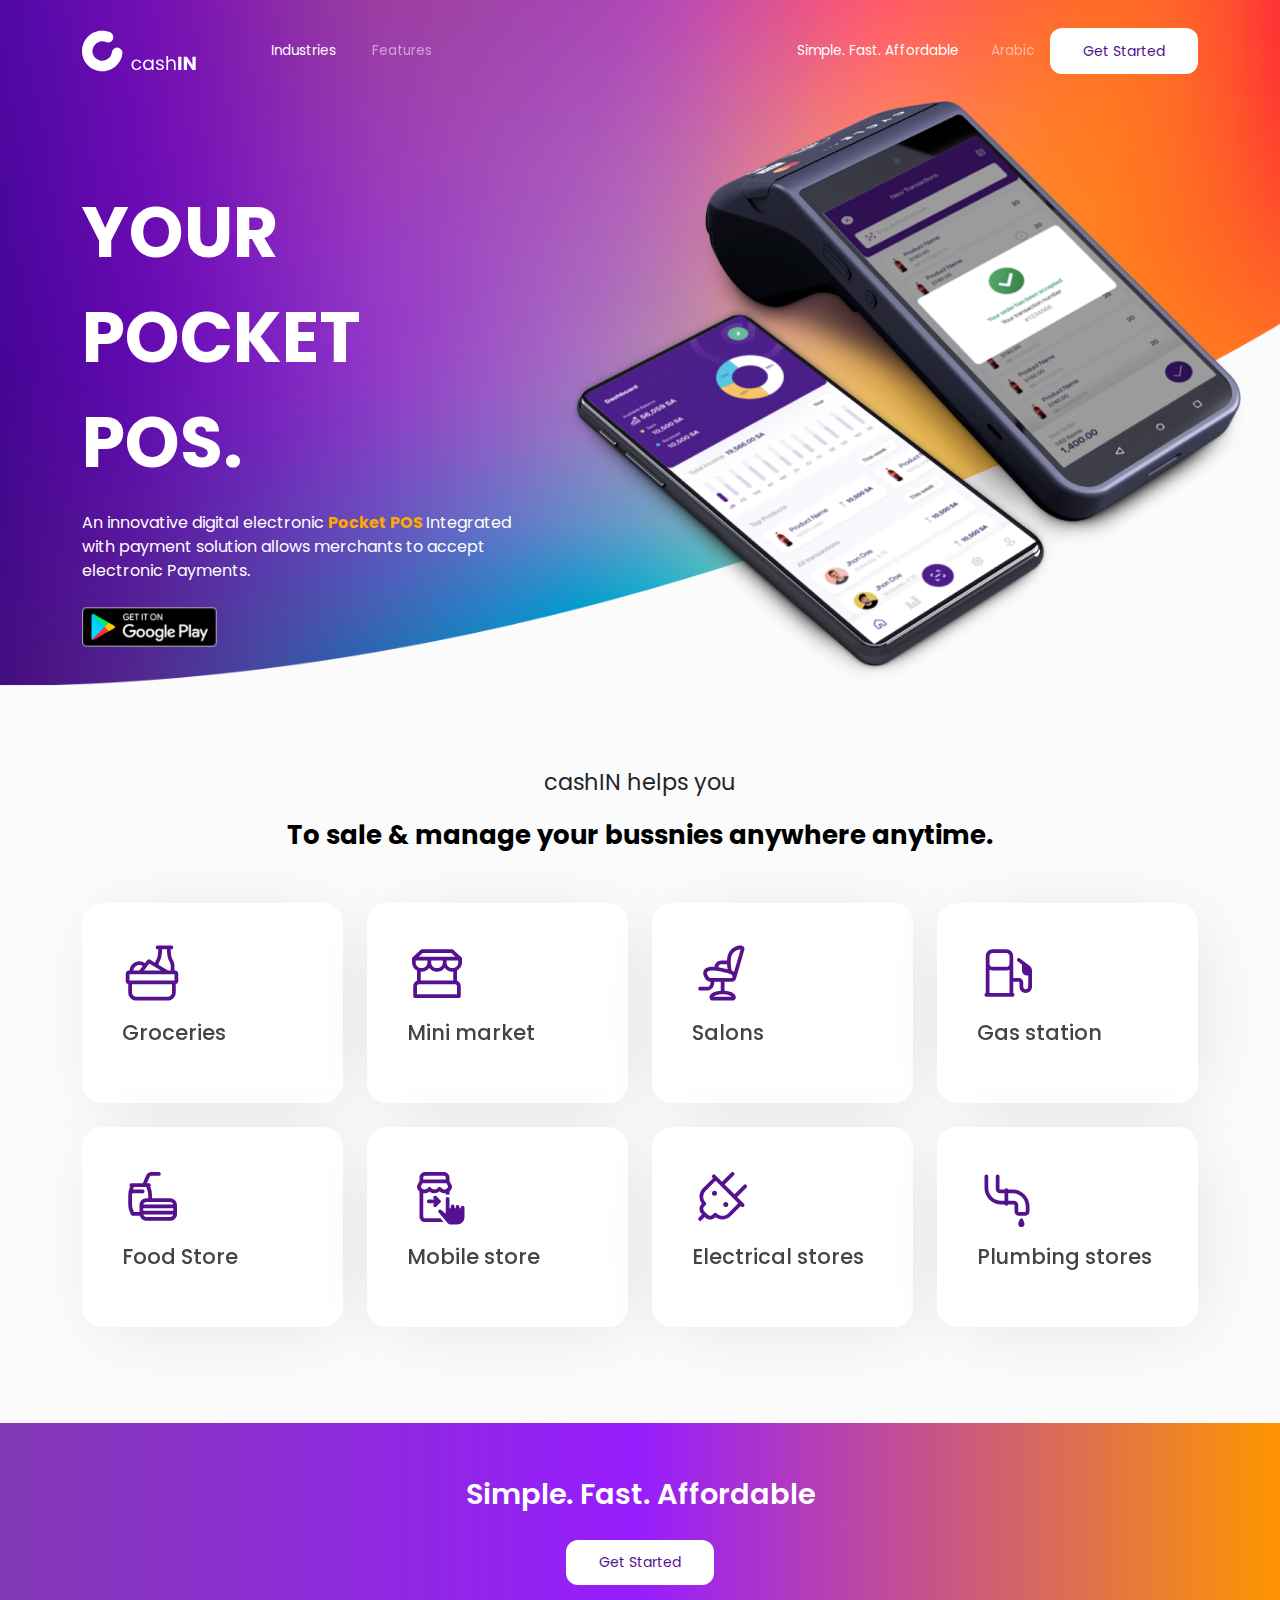
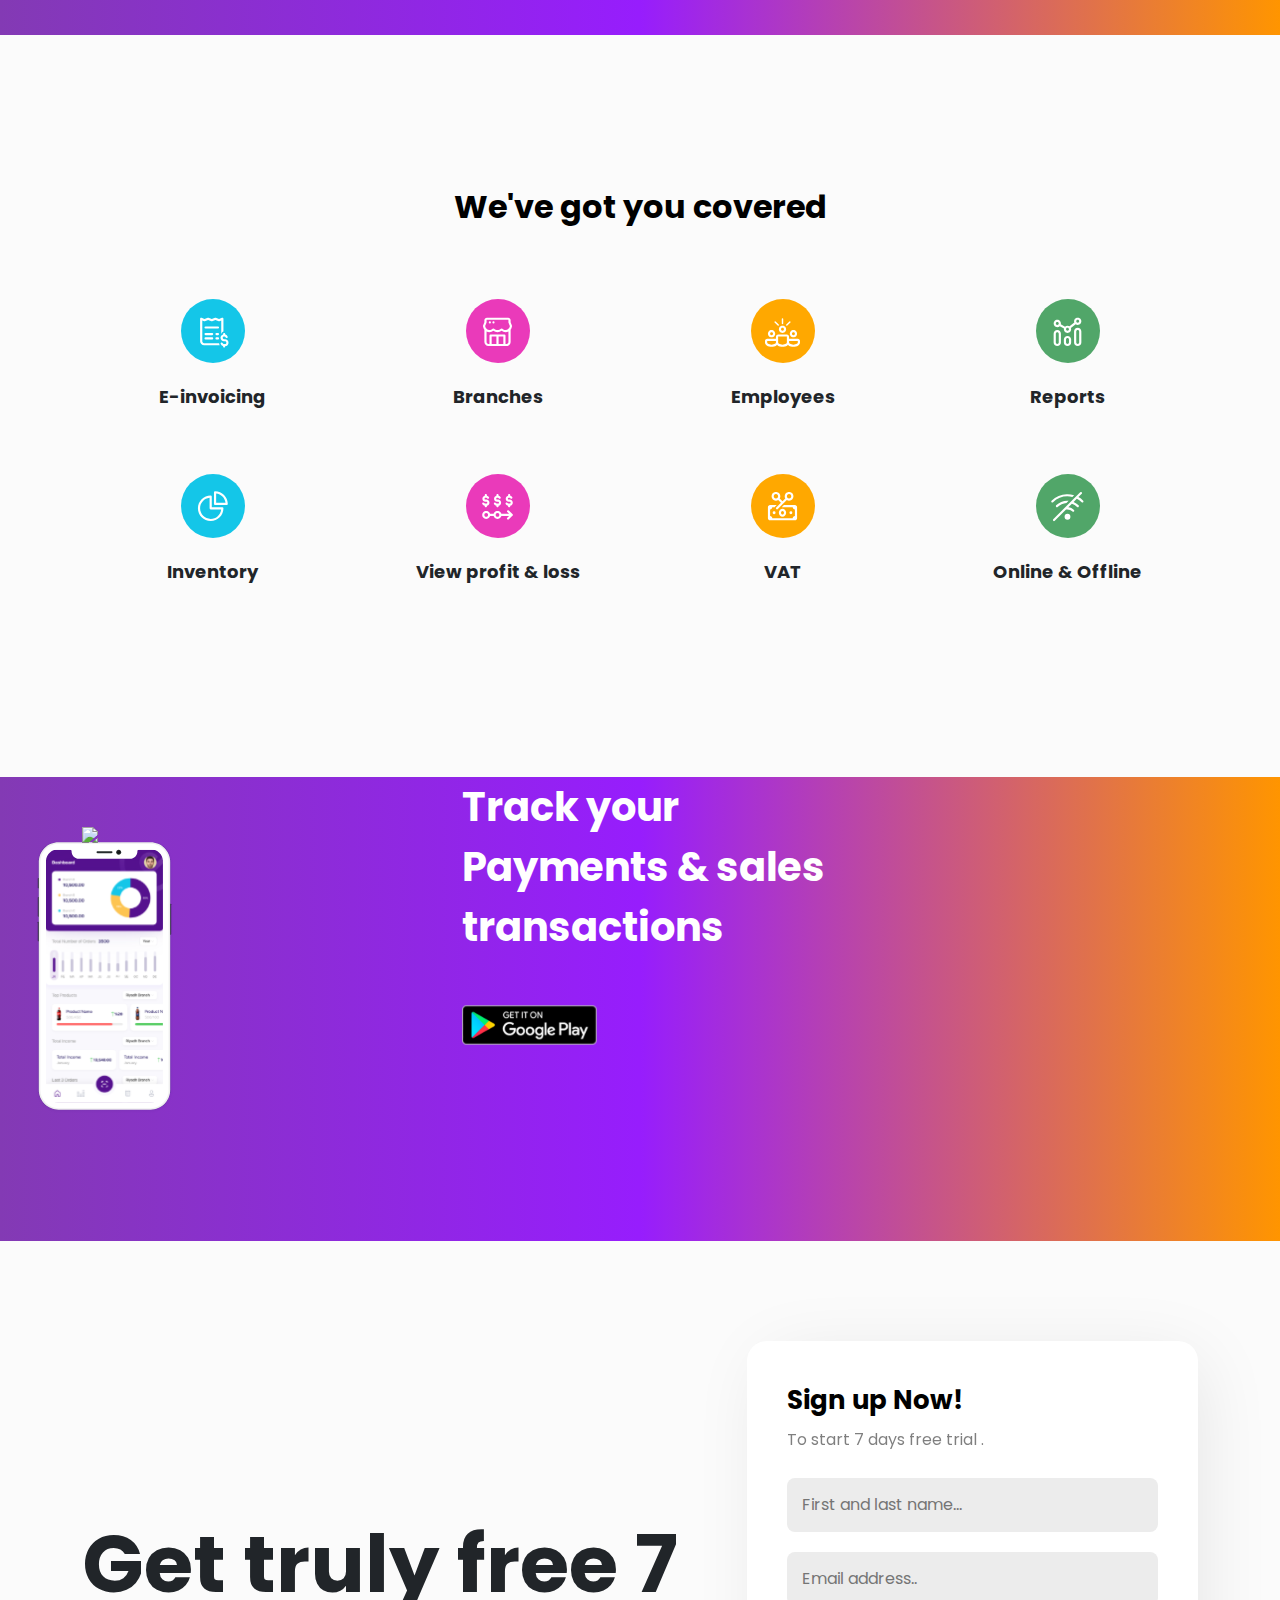
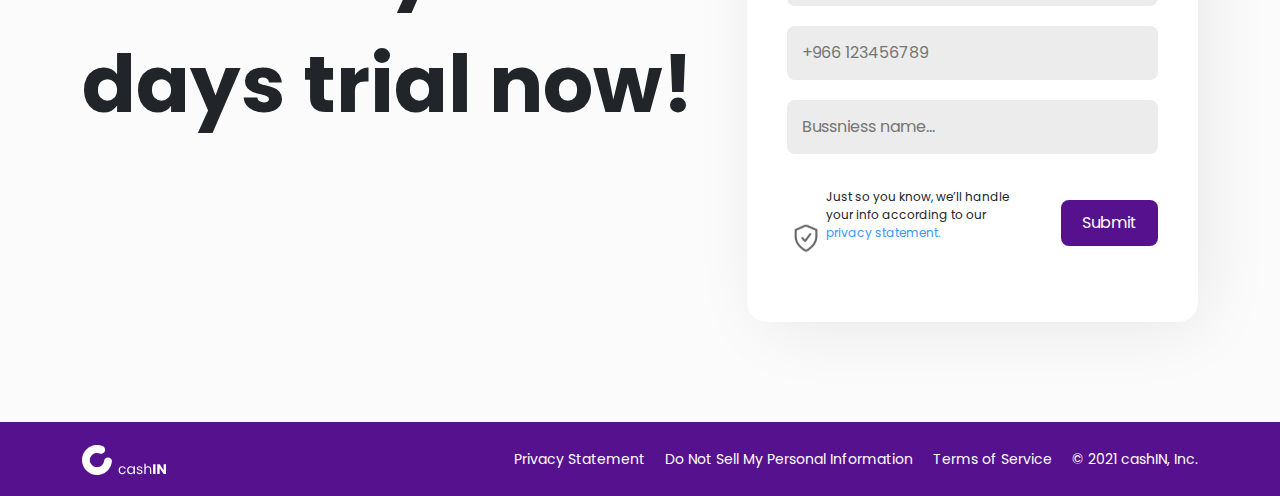
==== commit fda56643: "changes #2" ====
--- a/index.html
+++ b/index.html
@@ -51,7 +51,7 @@
   </header>
 
   <main>
-    <section class="bg-rectangle">
+    <section class="lazy bg-rectangle">
 
       <div class="container d-flex justify-content-between">
         <div class="row __mobile" style="padding-top: 100px;">
@@ -236,7 +236,7 @@
       </div>
     </section>
 
-    <div class="bg-green bg-grad w-100 d-flex align-items-center justify-content-center">
+    <div class="bg-grad w-100 d-flex align-items-center justify-content-center">
       <div class="d-flex flex-column justify-content-center align-items-baseline txt-div">
         <p style="color: #fff;font-weight: 600;" class="padding-txt m-0 __fast">Simple. Fast. Affordable</p>
         <div style="    align-self: center;" class="mt-4">
@@ -369,9 +369,9 @@
       </div>
     </section>
 
-    <section class="bg-gradiant">
+    <section class="bg-gradiant" style="height: 29rem;">
       <div class="container position-relative" style="z-index: 1;">
-        <div class="row align-self-baseline payment-div">
+        <div class="row">
           <div class="col-lg-4 col-md-5 mobile-img">
             <img src="./assets/media/images/home.svg" class="iphone" width="85%" style="z-index: 1000;">
           </div>
--- a/assets/css/style.css
+++ b/assets/css/style.css
@@ -163,21 +163,26 @@
   border-radius: 12px;
   padding: 10px 20px 10px 20px;
 }
+.bg-rectangle.lazy, 
+.bg-gradiant.lazy, 
+.bg-grad.lazy {
+  background-image: none;
+  background-color: #F1F1FA;
+}
 .bg-gradiant,
 .bg-grad {
-  background-image: url("data:image/svg+xml,%3Csvg width='1561' height='763' viewBox='0 0 1561 763' fill='none' xmlns='http://www.w3.org/2000/svg'%3E%3Cg clip-path='url(%23clip0)'%3E%3Cg filter='url(%23filter0_f)'%3E%3Cpath d='M1491 303H685V1003H1491V303Z' fill='%23FFEA9F'/%3E%3C/g%3E%3Cg filter='url(%23filter1_f)'%3E%3Cpath d='M991 402H-5V924H991V402Z' fill='%232AF1FF'/%3E%3C/g%3E%3Cg filter='url(%23filter2_f)'%3E%3Cpath d='M1838 141H1237V1150H1838V141Z' fill='%23FEB033'/%3E%3C/g%3E%3Cg filter='url(%23filter3_f)'%3E%3Cpath d='M1888 -205H1233V270H1888V-205Z' fill='%23FF163C'/%3E%3C/g%3E%3Cg filter='url(%23filter4_f)'%3E%3Cpath d='M469 -77H19V686H469V-77Z' fill='%235509A7'/%3E%3C/g%3E%3Cg filter='url(%23filter5_f)'%3E%3Cpath d='M1096 -164H258V599H1096V-164Z' fill='%23BA2ACE'/%3E%3C/g%3E%3Cg filter='url(%23filter6_f)'%3E%3Cpath d='M279 581H-77V1063H279V581Z' fill='%235A1F62'/%3E%3C/g%3E%3Cmask id='mask0' mask-type='alpha' maskUnits='userSpaceOnUse' x='0' y='0' width='1561' height='763'%3E%3Cpath d='M1561 0H0V763H1561V0Z' fill='%235609A8'/%3E%3C/mask%3E%3Cg mask='url(%23mask0)'%3E%3C/g%3E%3C/g%3E%3Cdefs%3E%3Cfilter id='filter0_f' x='375' y='-7' width='1426' height='1320' filterUnits='userSpaceOnUse' color-interpolation-filters='sRGB'%3E%3CfeFlood flood-opacity='0' result='BackgroundImageFix'/%3E%3CfeBlend mode='normal' in='SourceGraphic' in2='BackgroundImageFix' result='shape'/%3E%3CfeGaussianBlur stdDeviation='155' result='effect1_foregroundBlur'/%3E%3C/filter%3E%3Cfilter id='filter1_f' x='-365' y='42' width='1716' height='1242' filterUnits='userSpaceOnUse' color-interpolation-filters='sRGB'%3E%3CfeFlood flood-opacity='0' result='BackgroundImageFix'/%3E%3CfeBlend mode='normal' in='SourceGraphic' in2='BackgroundImageFix' result='shape'/%3E%3CfeGaussianBlur stdDeviation='180' result='effect1_foregroundBlur'/%3E%3C/filter%3E%3Cfilter id='filter2_f' x='977' y='-119' width='1121' height='1529' filterUnits='userSpaceOnUse' color-interpolation-filters='sRGB'%3E%3CfeFlood flood-opacity='0' result='BackgroundImageFix'/%3E%3CfeBlend mode='normal' in='SourceGraphic' in2='BackgroundImageFix' result='shape'/%3E%3CfeGaussianBlur stdDeviation='130' result='effect1_foregroundBlur'/%3E%3C/filter%3E%3Cfilter id='filter3_f' x='803' y='-635' width='1515' height='1335' filterUnits='userSpaceOnUse' color-interpolation-filters='sRGB'%3E%3CfeFlood flood-opacity='0' result='BackgroundImageFix'/%3E%3CfeBlend mode='normal' in='SourceGraphic' in2='BackgroundImageFix' result='shape'/%3E%3CfeGaussianBlur stdDeviation='215' result='effect1_foregroundBlur'/%3E%3C/filter%3E%3Cfilter id='filter4_f' x='-281' y='-377' width='1050' height='1363' filterUnits='userSpaceOnUse' color-interpolation-filters='sRGB'%3E%3CfeFlood flood-opacity='0' result='BackgroundImageFix'/%3E%3CfeBlend mode='normal' in='SourceGraphic' in2='BackgroundImageFix' result='shape'/%3E%3CfeGaussianBlur stdDeviation='150' result='effect1_foregroundBlur'/%3E%3C/filter%3E%3Cfilter id='filter5_f' x='-242' y='-664' width='1838' height='1763' filterUnits='userSpaceOnUse' color-interpolation-filters='sRGB'%3E%3CfeFlood flood-opacity='0' result='BackgroundImageFix'/%3E%3CfeBlend mode='normal' in='SourceGraphic' in2='BackgroundImageFix' result='shape'/%3E%3CfeGaussianBlur stdDeviation='250' result='effect1_foregroundBlur'/%3E%3C/filter%3E%3Cfilter id='filter6_f' x='-497' y='161' width='1196' height='1322' filterUnits='userSpaceOnUse' color-interpolation-filters='sRGB'%3E%3CfeFlood flood-opacity='0' result='BackgroundImageFix'/%3E%3CfeBlend mode='normal' in='SourceGraphic' in2='BackgroundImageFix' result='shape'/%3E%3CfeGaussianBlur stdDeviation='210' result='effect1_foregroundBlur'/%3E%3C/filter%3E%3CclipPath id='clip0'%3E%3Crect width='1561' height='763' fill='white'/%3E%3C/clipPath%3E%3C/defs%3E%3C/svg%3E");
+  /* background: url(../media/images/bg-g.png);
   background-size: cover;
   top: 0;
   left: 0;
-  right: 0;
-  background-position: left;
-  /* background: rgb(131, 58, 180);
+  right: 0; */
+  background: rgb(131, 58, 180);
   background: linear-gradient(
     90deg,
     rgba(131, 58, 180, 1) 0%,
     rgba(151, 29, 253, 1) 50%,
     rgba(255, 149, 0, 1) 100%
-  ); */
+  );
 }
 .iphone {
   margin-top: 50px;
